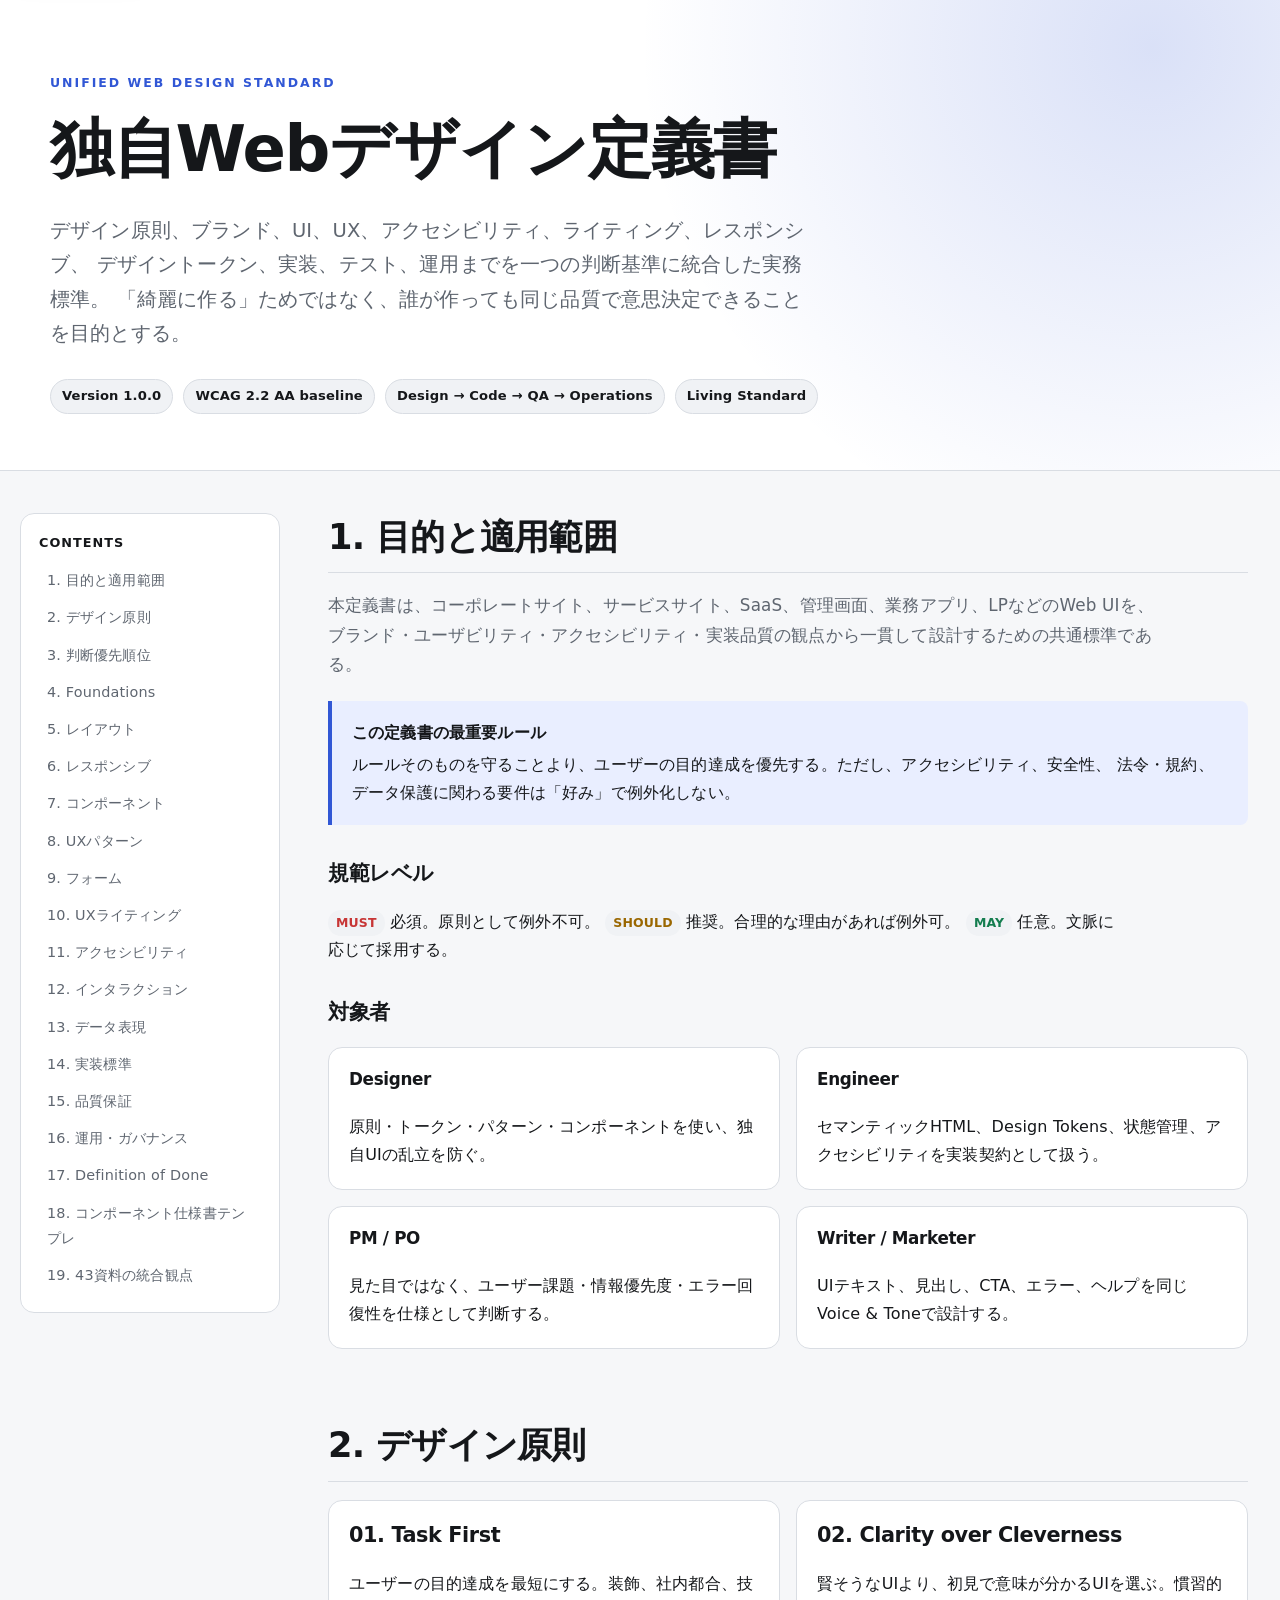
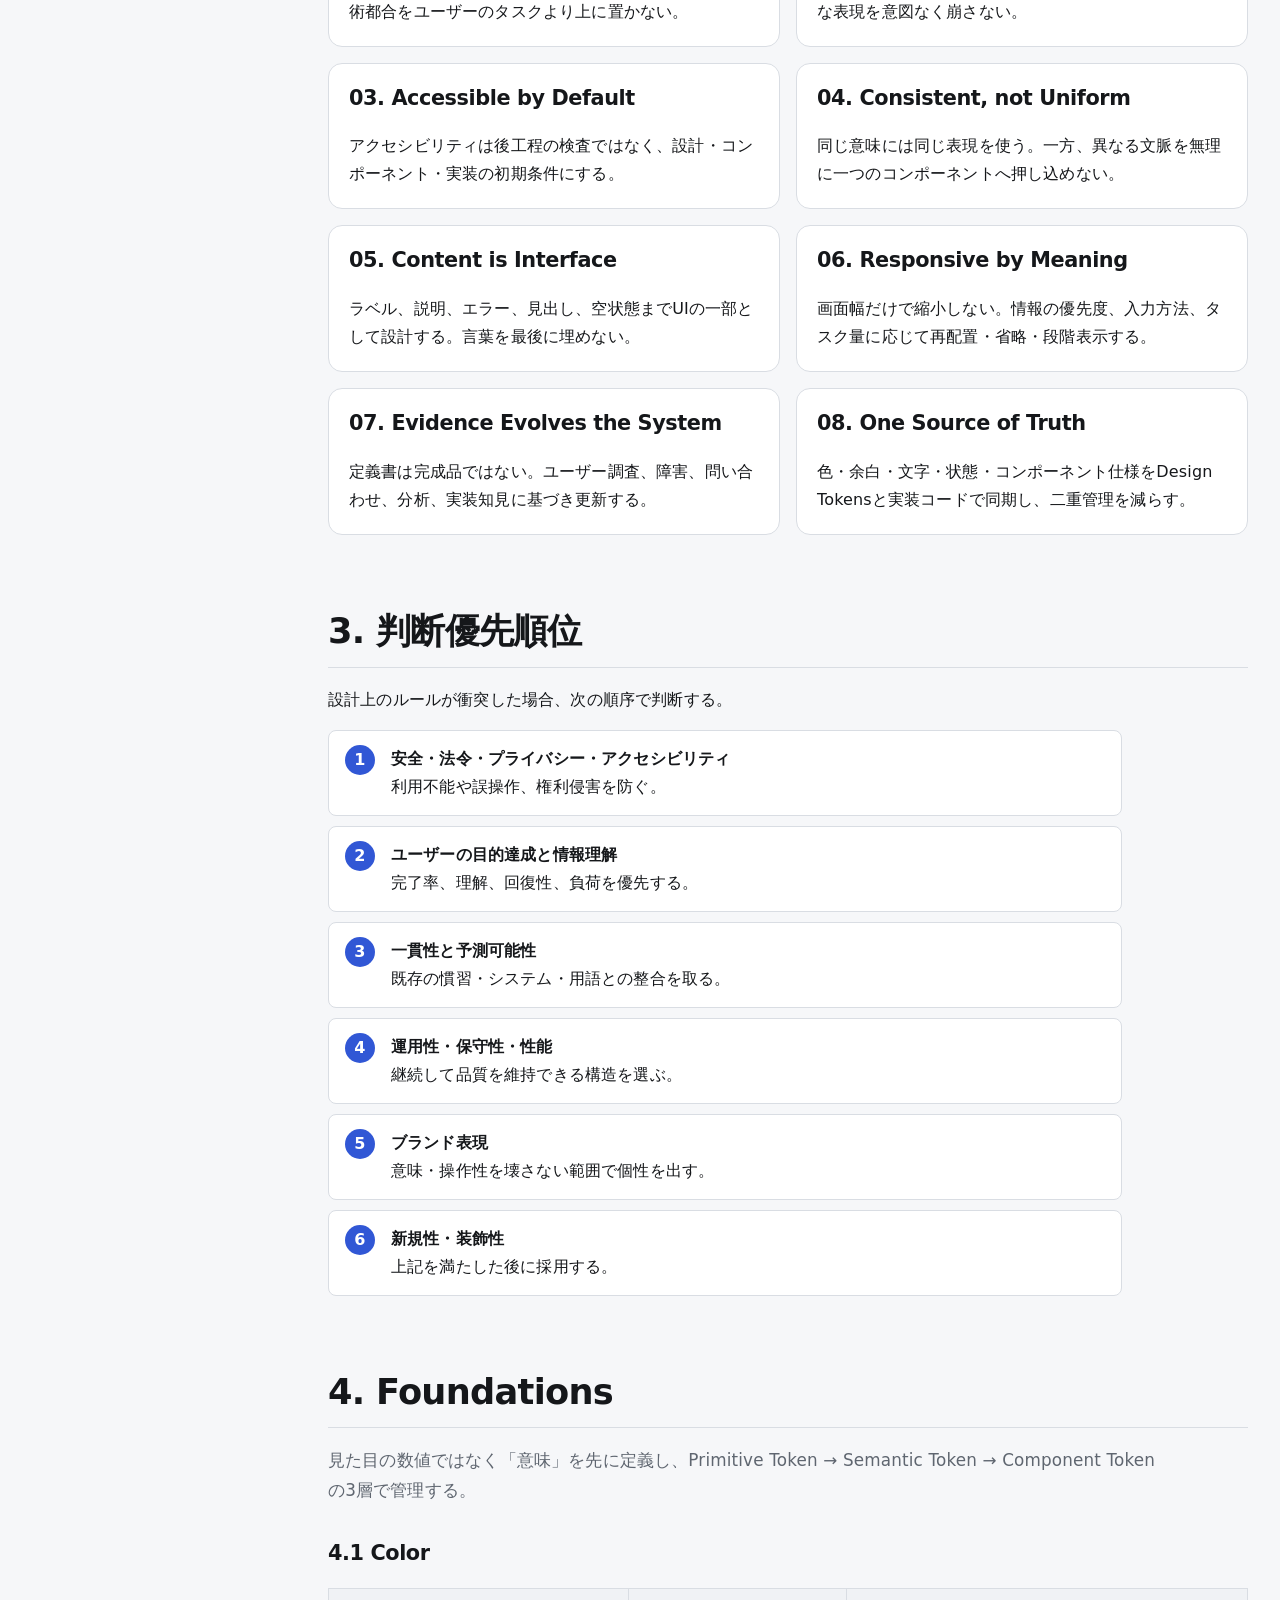
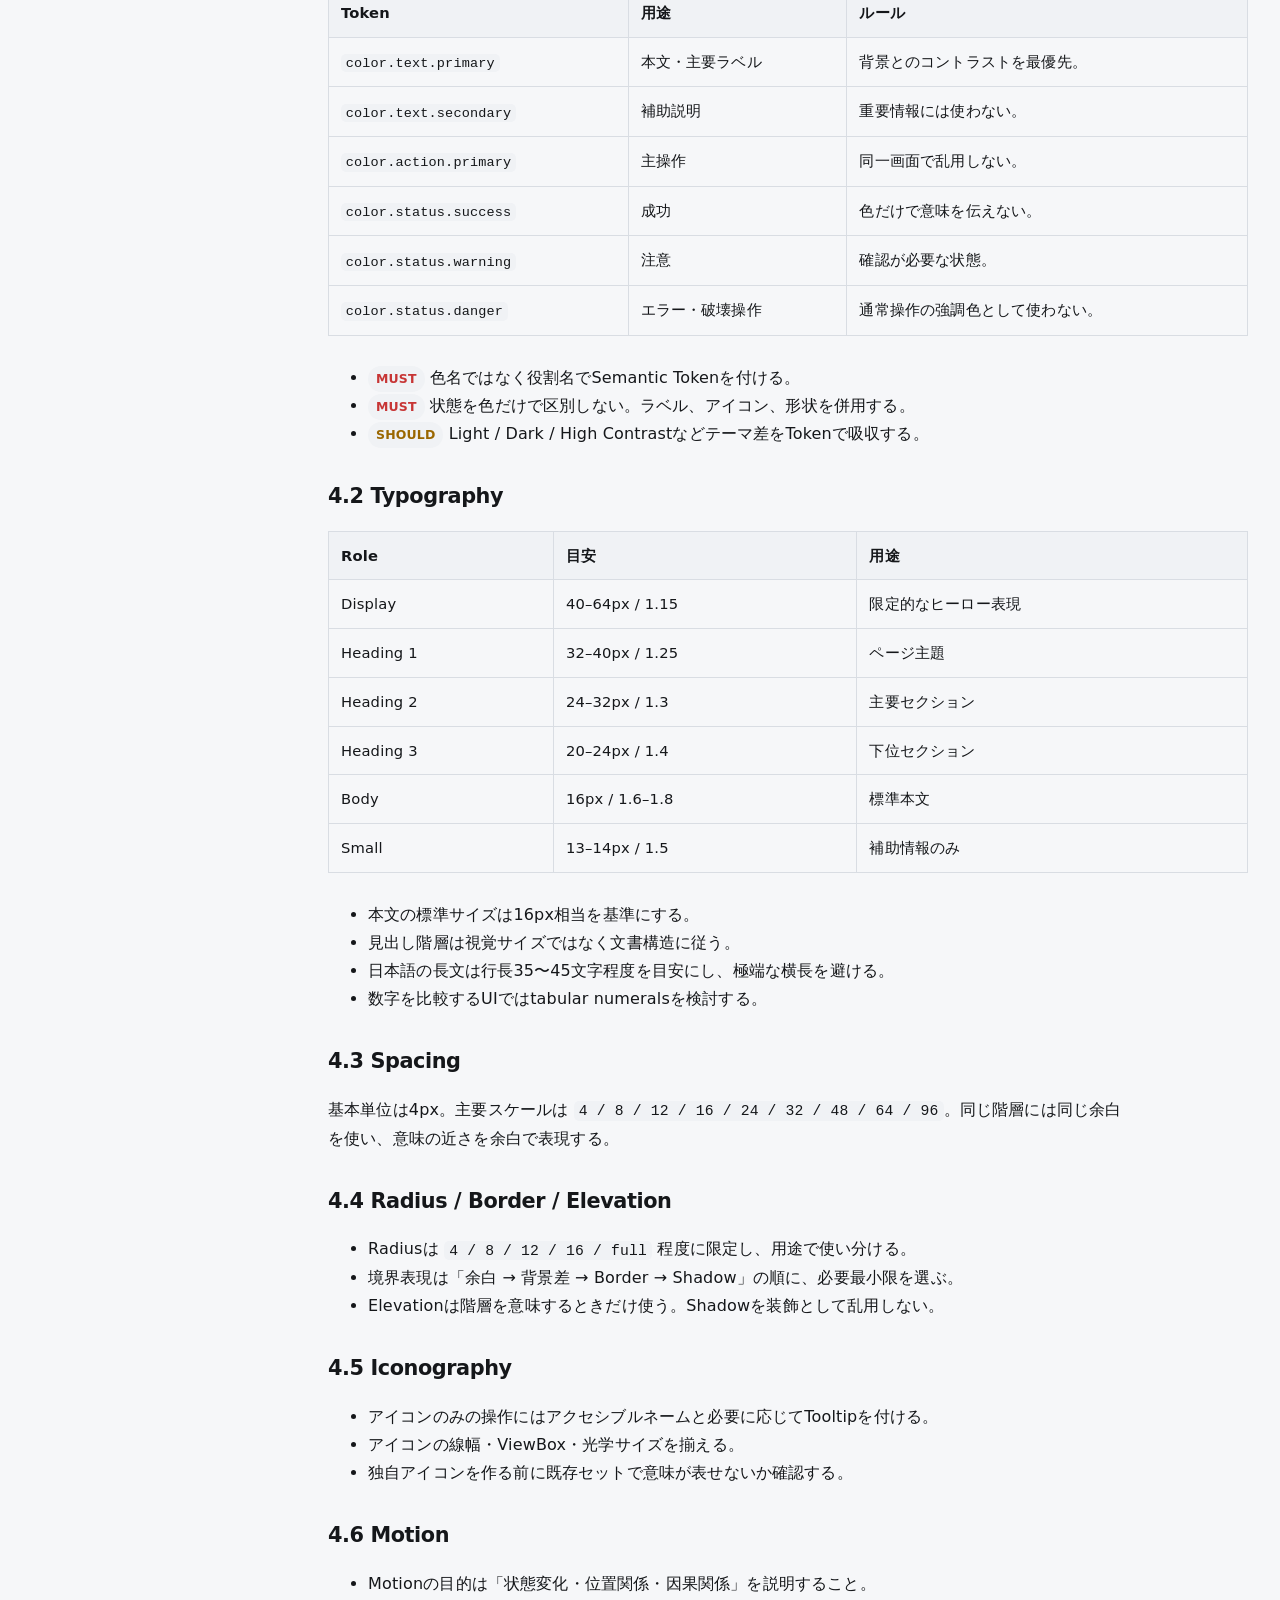
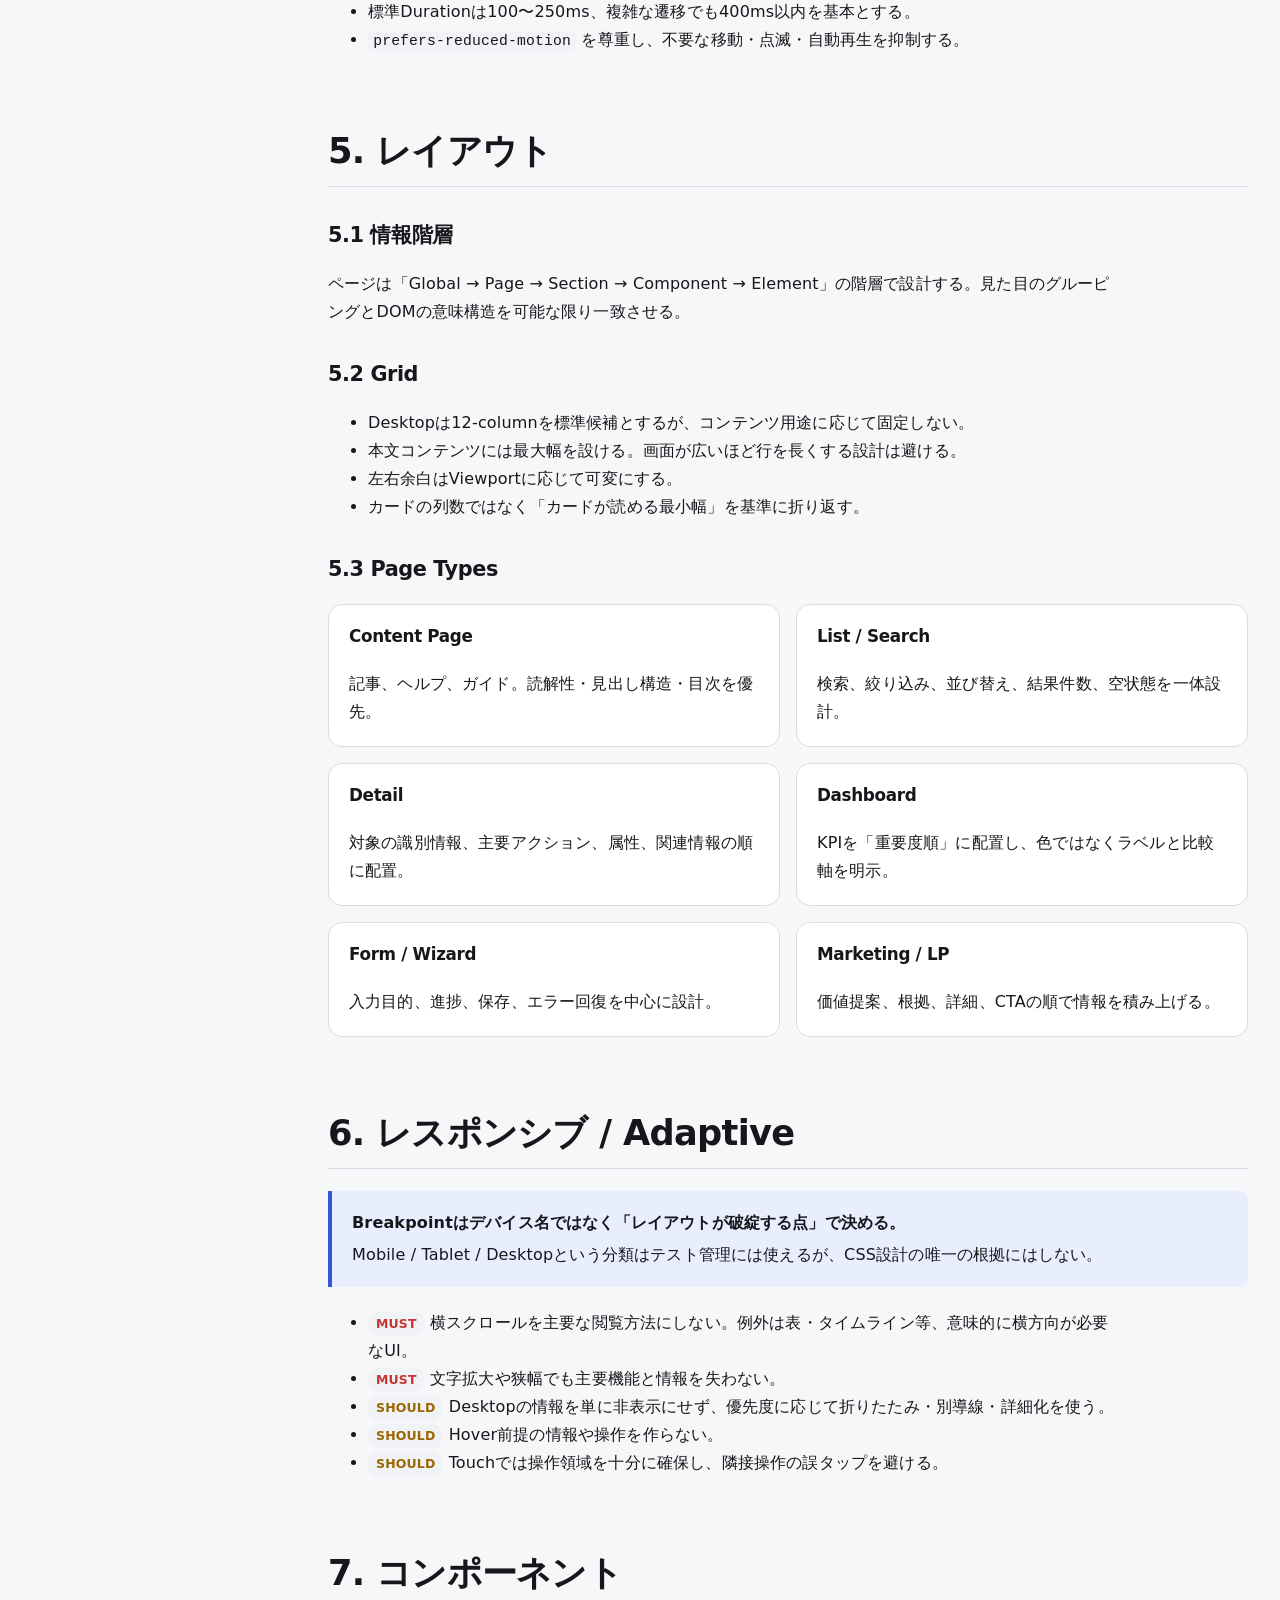
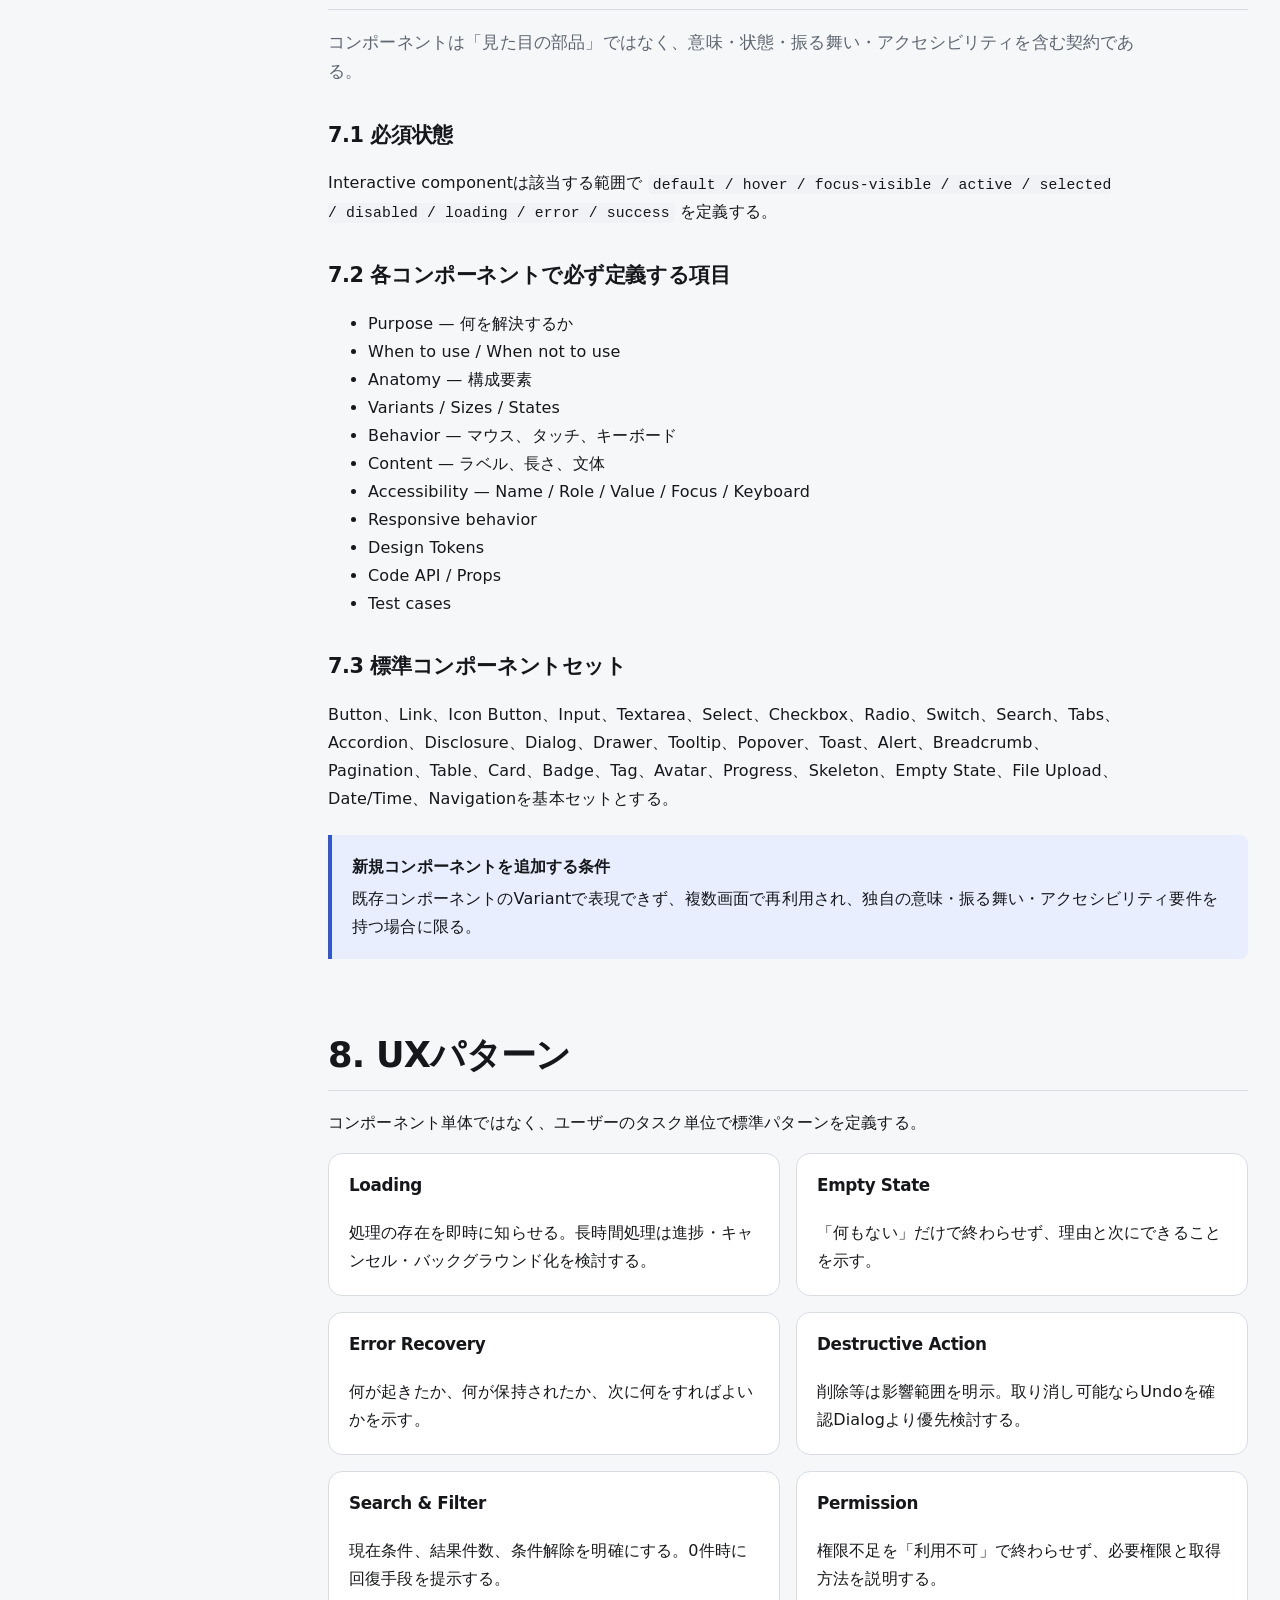
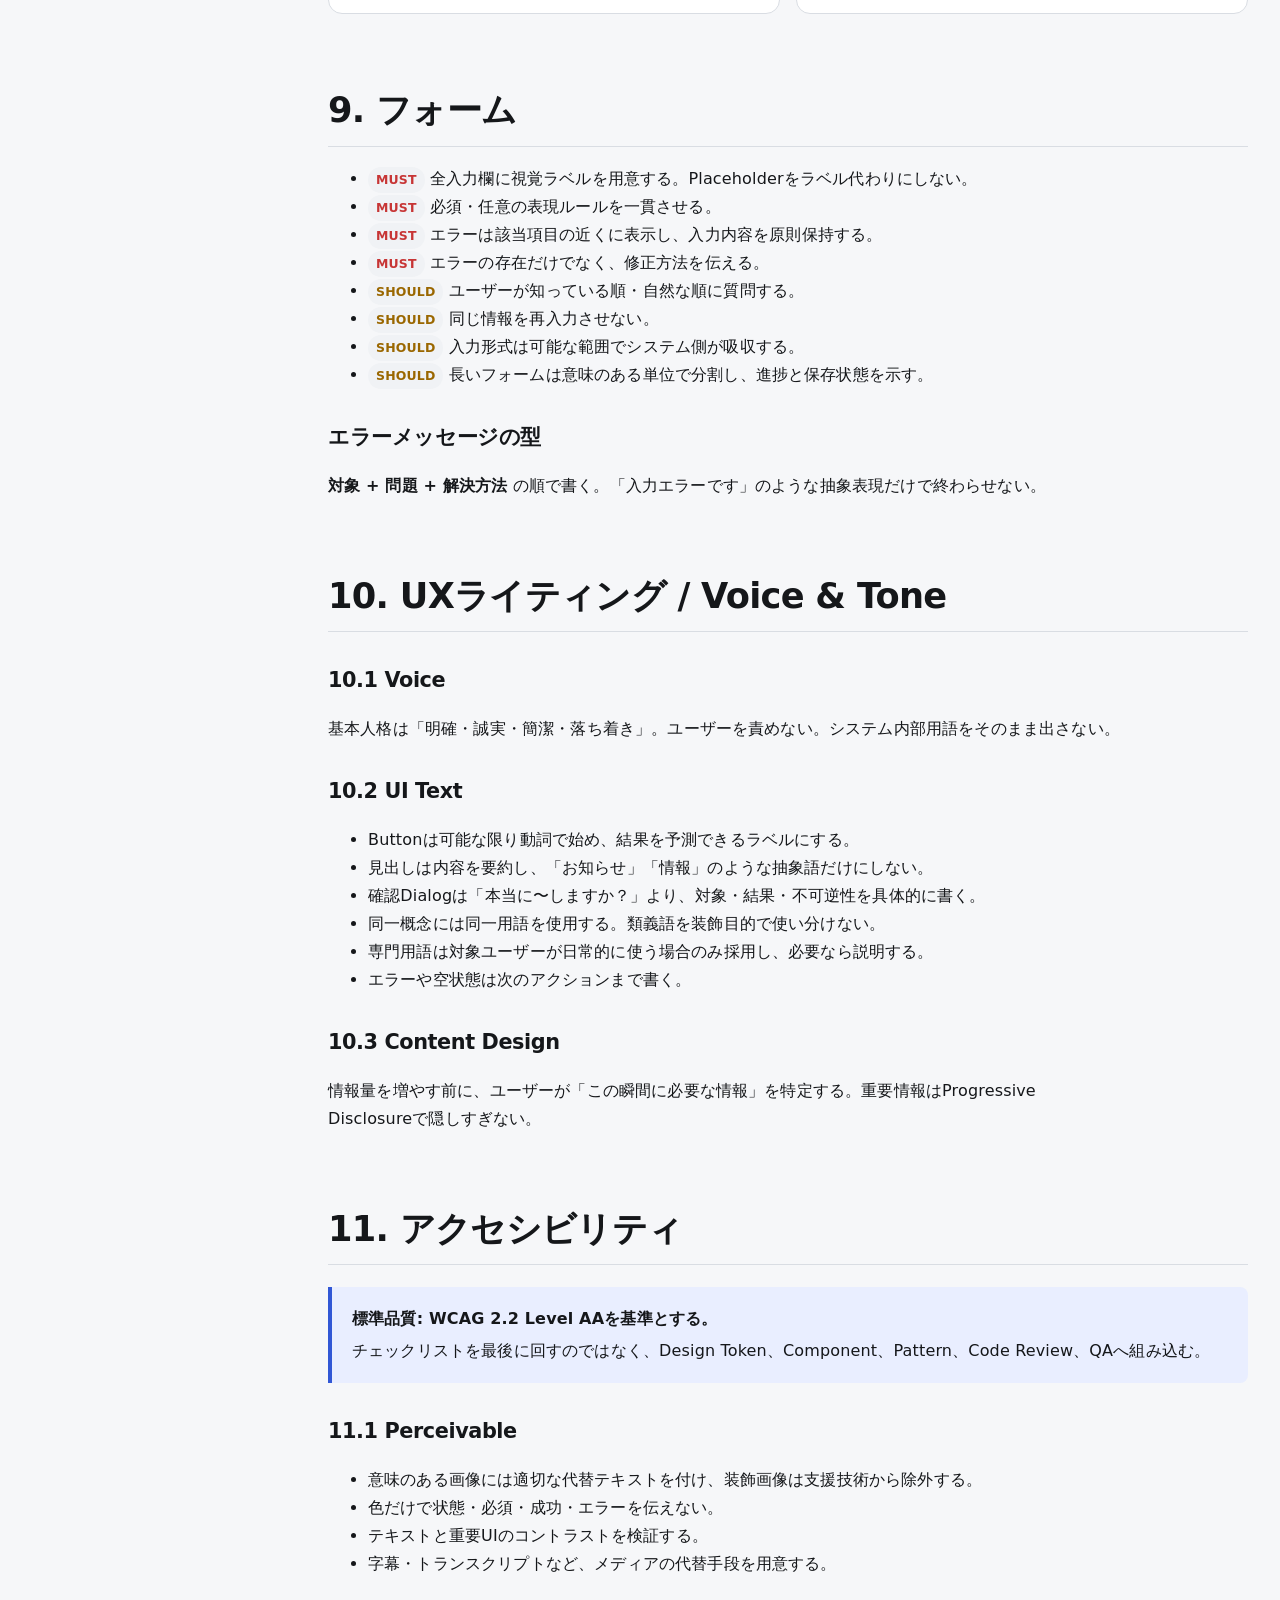
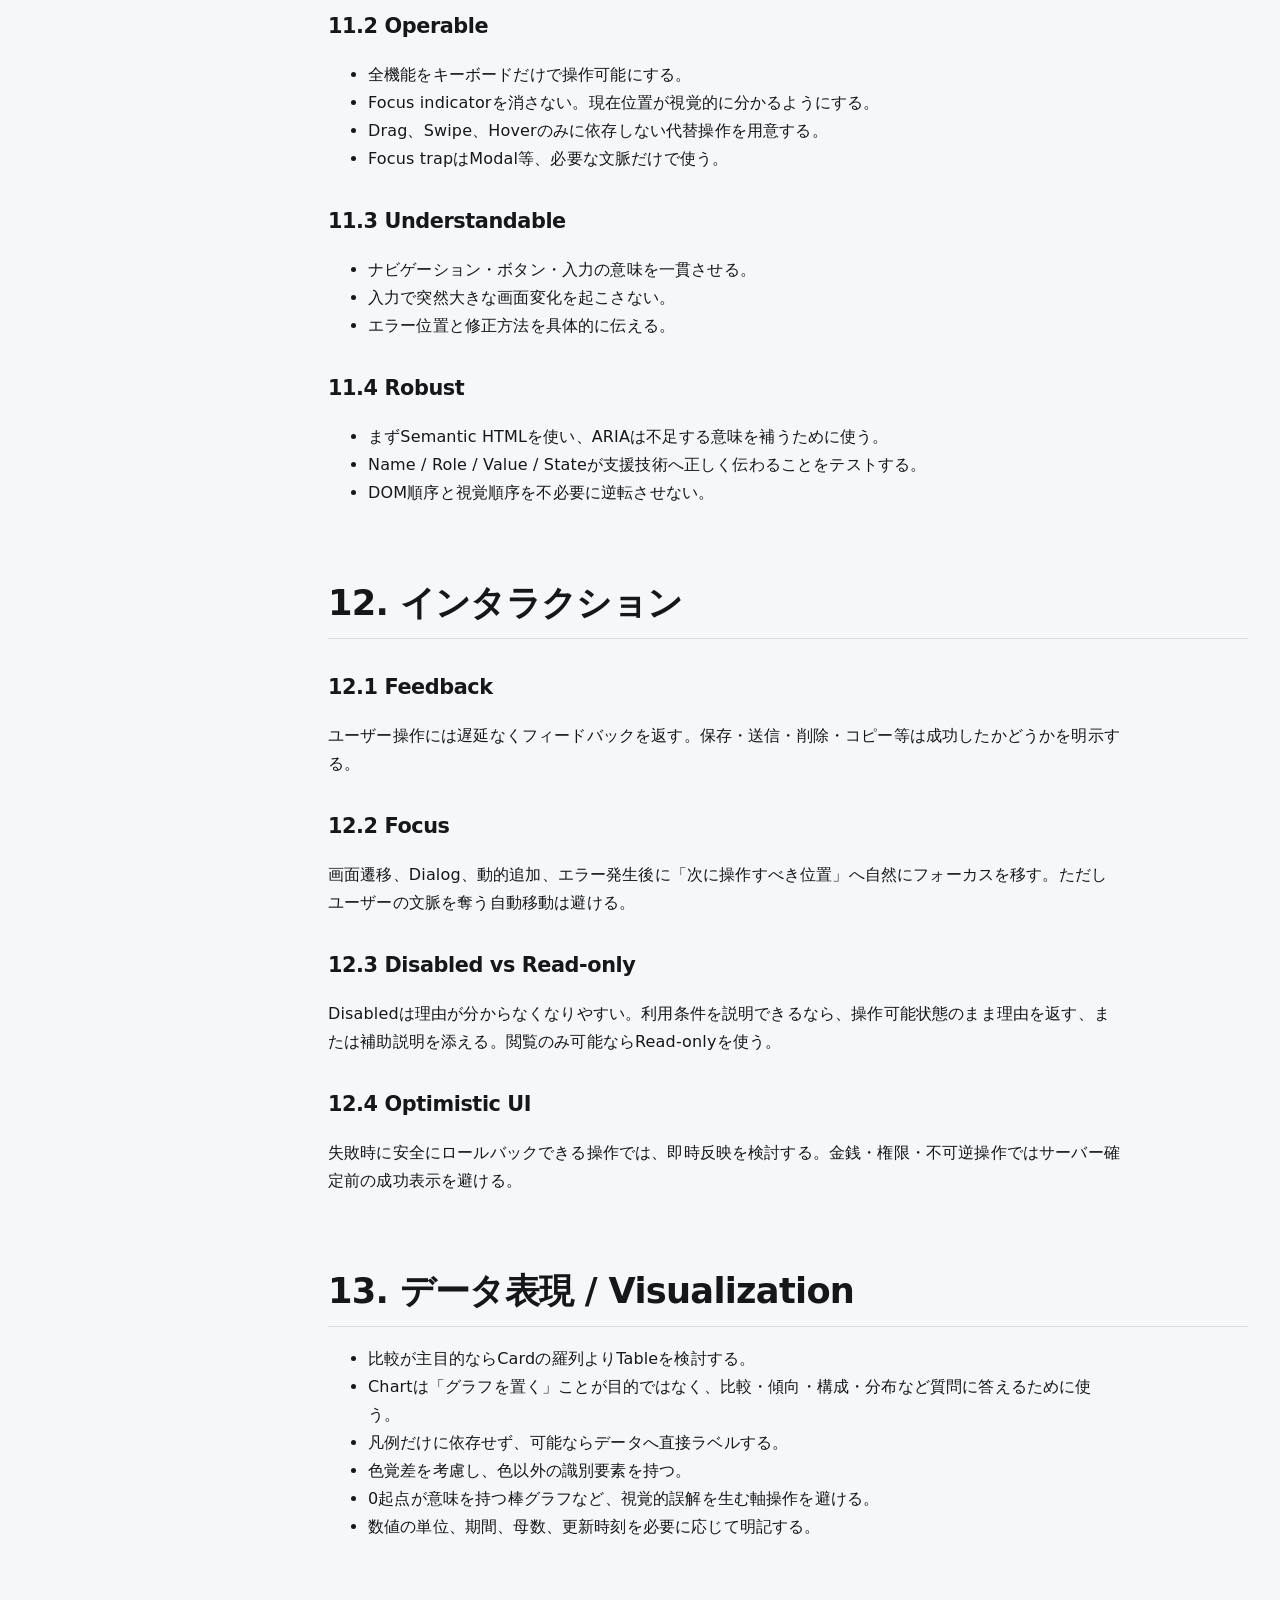
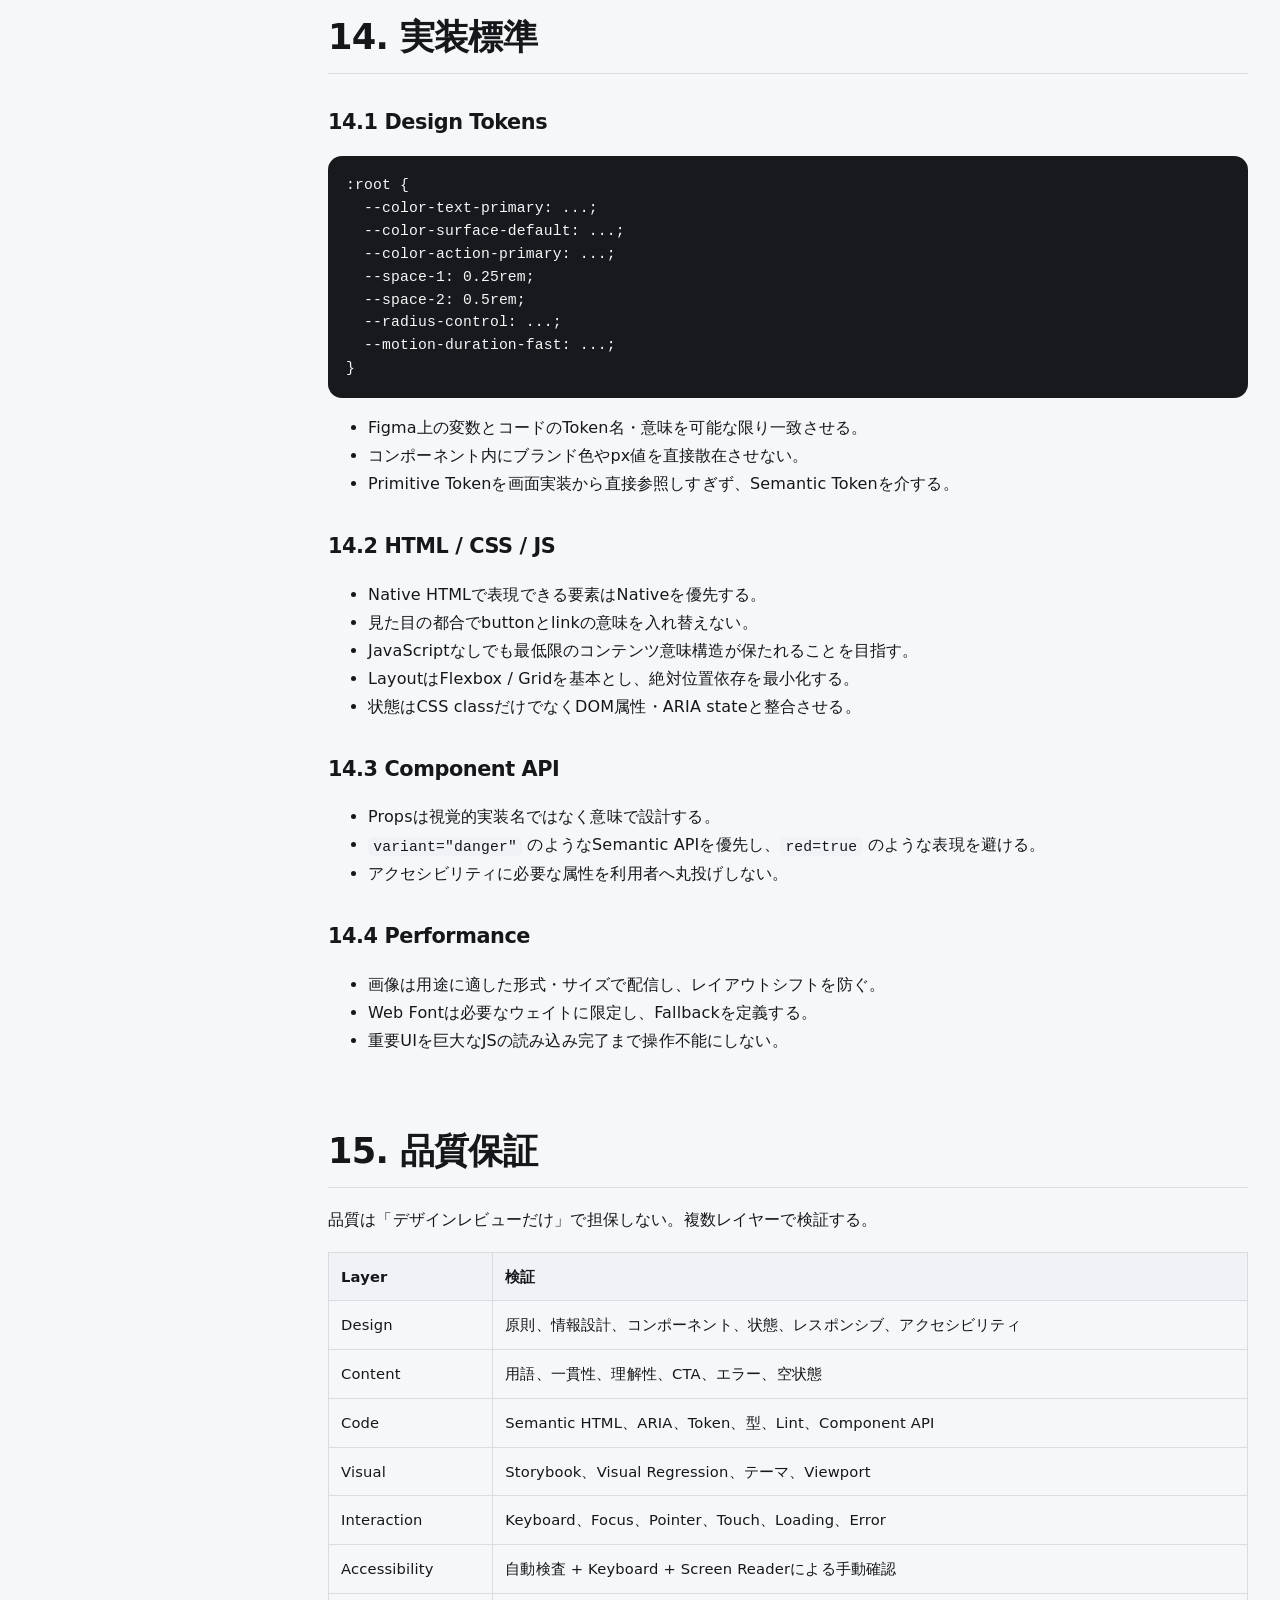
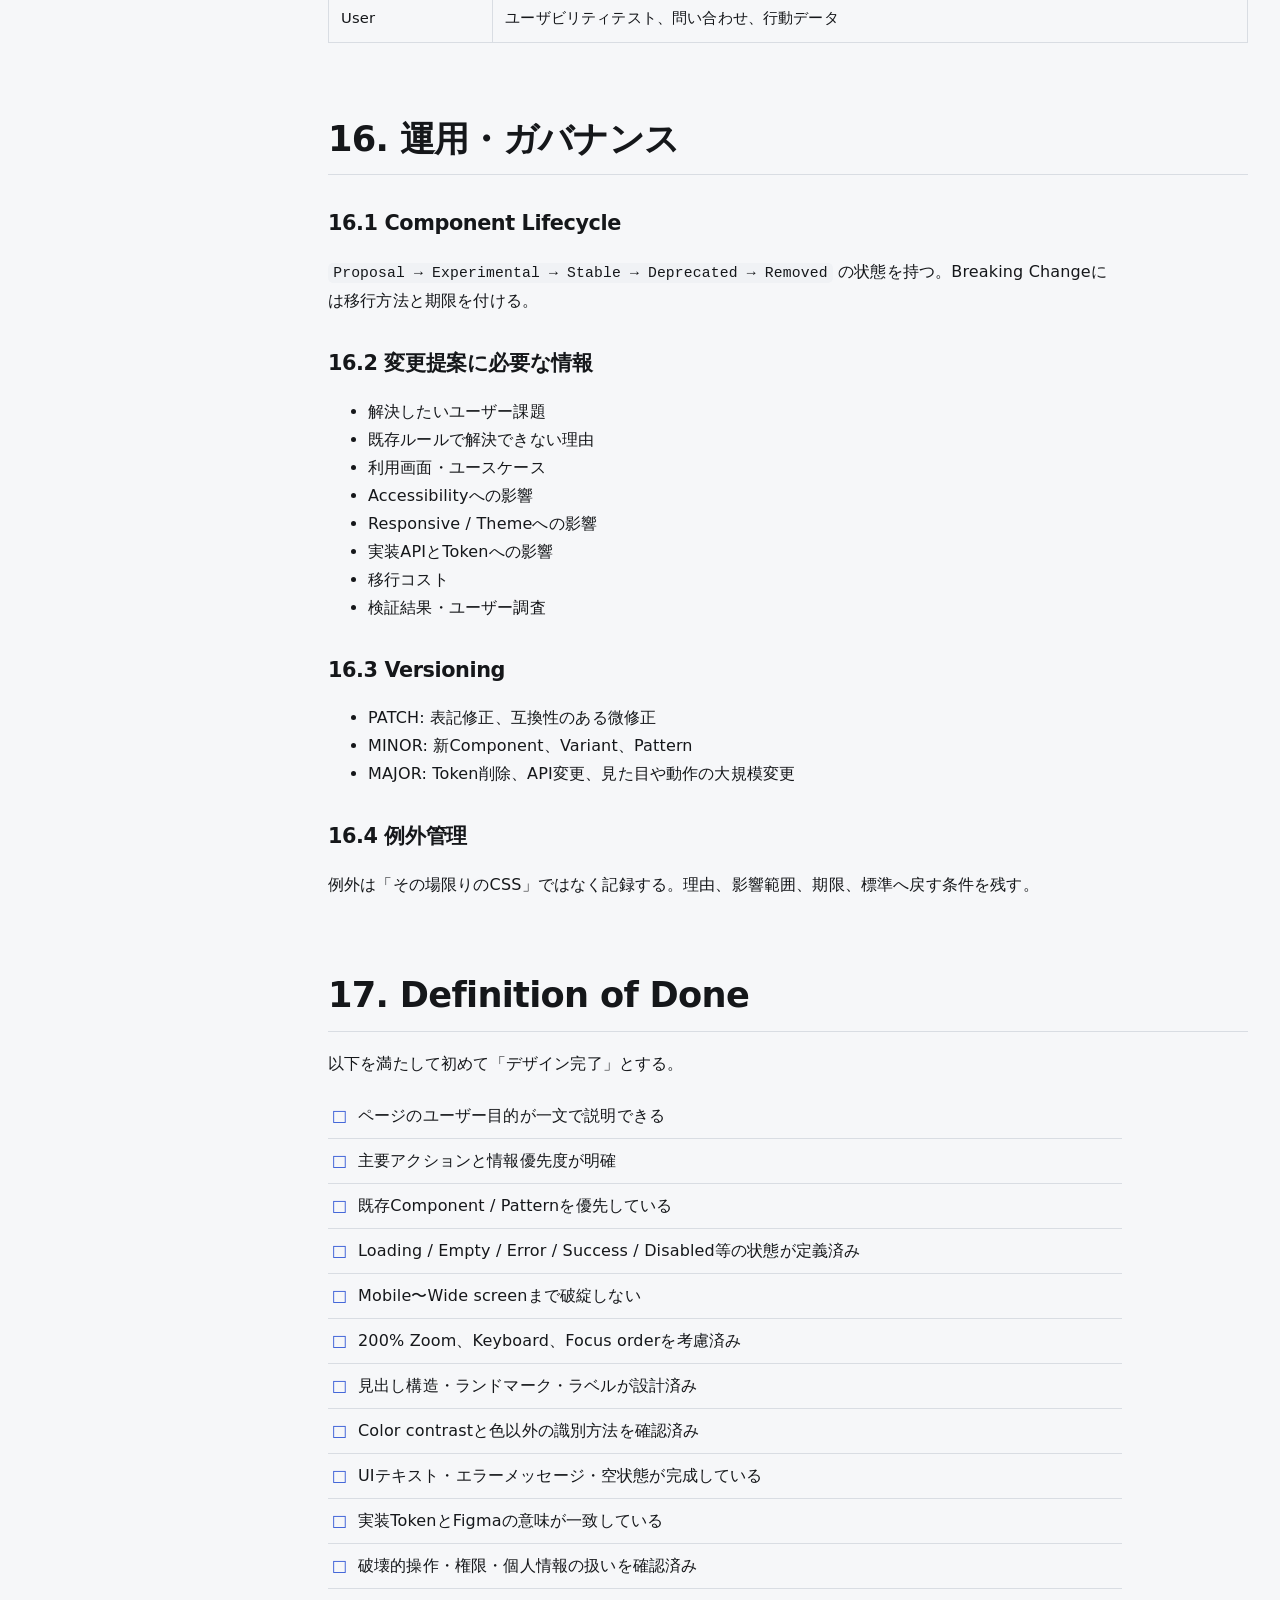
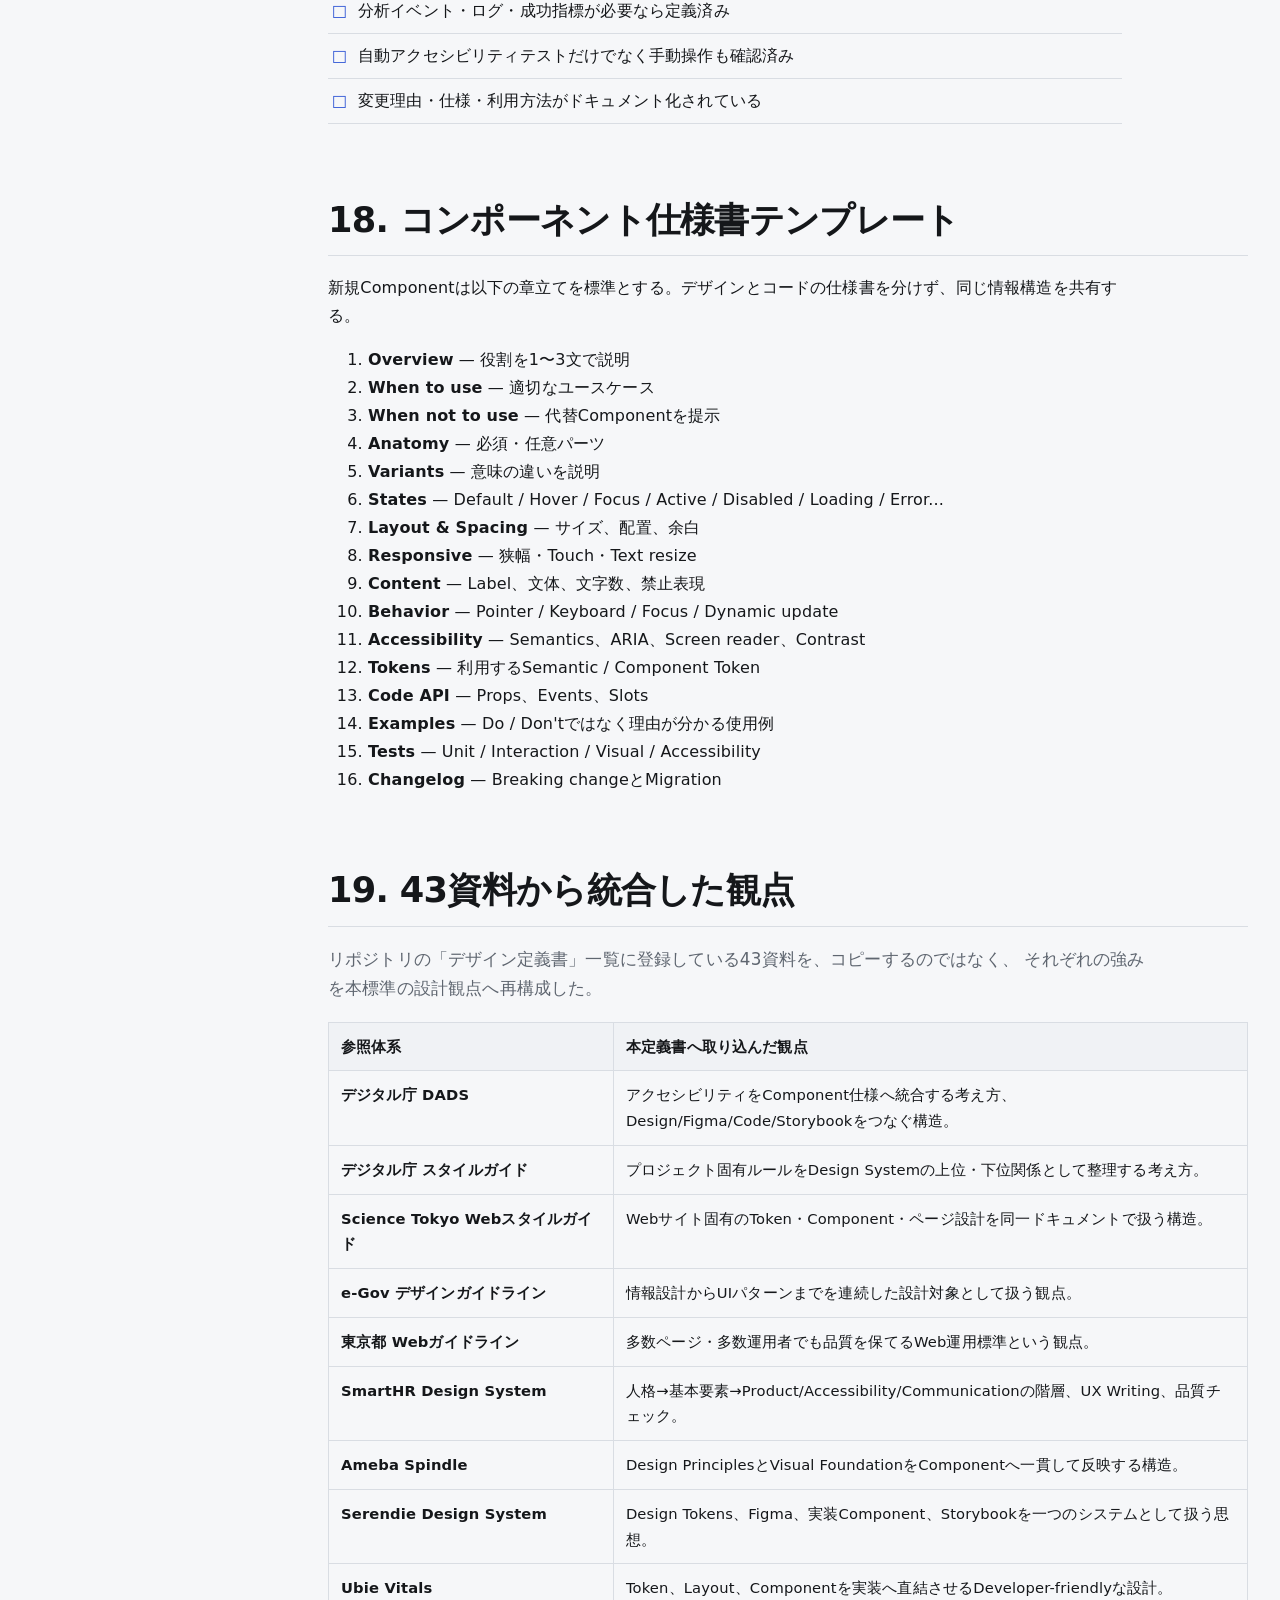
==== design-guideline.html @ e42d2d76 "Add unified web design standard" ====
<!doctype html>
<html lang="ja">
<head>
  <meta charset="utf-8">
  <meta name="viewport" content="width=device-width, initial-scale=1">
  <meta name="description" content="国内外の公開デザインシステム・Webガイドラインの長所を統合した、実装可能な独自Webデザイン定義書。">
  <title>Unified Web Design Standard — 独自Webデザイン定義書</title>
  <link rel="icon" type="image/png" href="favicon.png">
  <link rel="stylesheet" href="design-guideline.css">
</head>
<body>
  <a class="skip-link" href="#main">本文へスキップ</a>

  <header class="hero">
    <div class="hero-inner">
      <p class="kicker">Unified Web Design Standard</p>
      <h1>独自Webデザイン定義書</h1>
      <p class="hero-lead">
        デザイン原則、ブランド、UI、UX、アクセシビリティ、ライティング、レスポンシブ、
        デザイントークン、実装、テスト、運用までを一つの判断基準に統合した実務標準。
        「綺麗に作る」ためではなく、誰が作っても同じ品質で意思決定できることを目的とする。
      </p>
      <div class="hero-meta">
        <span class="pill">Version 1.0.0</span>
        <span class="pill">WCAG 2.2 AA baseline</span>
        <span class="pill">Design → Code → QA → Operations</span>
        <span class="pill">Living Standard</span>
      </div>
    </div>
  </header>

  <div class="layout">
    <nav class="toc" aria-label="ページ内目次">
      <strong>Contents</strong>
      <div class="toc-list">
        <a href="#purpose">1. 目的と適用範囲</a>
        <a href="#principles">2. デザイン原則</a>
        <a href="#decision">3. 判断優先順位</a>
        <a href="#foundation">4. Foundations</a>
        <a href="#layout">5. レイアウト</a>
        <a href="#responsive">6. レスポンシブ</a>
        <a href="#components">7. コンポーネント</a>
        <a href="#patterns">8. UXパターン</a>
        <a href="#forms">9. フォーム</a>
        <a href="#content">10. UXライティング</a>
        <a href="#accessibility">11. アクセシビリティ</a>
        <a href="#interaction">12. インタラクション</a>
        <a href="#data">13. データ表現</a>
        <a href="#implementation">14. 実装標準</a>
        <a href="#quality">15. 品質保証</a>
        <a href="#governance">16. 運用・ガバナンス</a>
        <a href="#definition-of-done">17. Definition of Done</a>
        <a href="#component-template">18. コンポーネント仕様書テンプレ</a>
        <a href="#source-matrix">19. 43資料の統合観点</a>
      </div>
    </nav>

    <main id="main">
      <section id="purpose">
        <h2>1. 目的と適用範囲</h2>
        <p class="lead">
          本定義書は、コーポレートサイト、サービスサイト、SaaS、管理画面、業務アプリ、LPなどのWeb UIを、
          ブランド・ユーザビリティ・アクセシビリティ・実装品質の観点から一貫して設計するための共通標準である。
        </p>

        <div class="rule">
          <strong>この定義書の最重要ルール</strong>
          ルールそのものを守ることより、ユーザーの目的達成を優先する。ただし、アクセシビリティ、安全性、
          法令・規約、データ保護に関わる要件は「好み」で例外化しない。
        </div>

        <h3>規範レベル</h3>
        <p>
          <span class="status must">MUST</span> 必須。原則として例外不可。
          <span class="status should">SHOULD</span> 推奨。合理的な理由があれば例外可。
          <span class="status may">MAY</span> 任意。文脈に応じて採用する。
        </p>

        <h3>対象者</h3>
        <div class="grid">
          <div class="card"><h4>Designer</h4><p>原則・トークン・パターン・コンポーネントを使い、独自UIの乱立を防ぐ。</p></div>
          <div class="card"><h4>Engineer</h4><p>セマンティックHTML、Design Tokens、状態管理、アクセシビリティを実装契約として扱う。</p></div>
          <div class="card"><h4>PM / PO</h4><p>見た目ではなく、ユーザー課題・情報優先度・エラー回復性を仕様として判断する。</p></div>
          <div class="card"><h4>Writer / Marketer</h4><p>UIテキスト、見出し、CTA、エラー、ヘルプを同じVoice & Toneで設計する。</p></div>
        </div>
      </section>

      <section id="principles">
        <h2>2. デザイン原則</h2>
        <div class="grid">
          <article class="card">
            <h3>01. Task First</h3>
            <p>ユーザーの目的達成を最短にする。装飾、社内都合、技術都合をユーザーのタスクより上に置かない。</p>
          </article>
          <article class="card">
            <h3>02. Clarity over Cleverness</h3>
            <p>賢そうなUIより、初見で意味が分かるUIを選ぶ。慣習的な表現を意図なく崩さない。</p>
          </article>
          <article class="card">
            <h3>03. Accessible by Default</h3>
            <p>アクセシビリティは後工程の検査ではなく、設計・コンポーネント・実装の初期条件にする。</p>
          </article>
          <article class="card">
            <h3>04. Consistent, not Uniform</h3>
            <p>同じ意味には同じ表現を使う。一方、異なる文脈を無理に一つのコンポーネントへ押し込めない。</p>
          </article>
          <article class="card">
            <h3>05. Content is Interface</h3>
            <p>ラベル、説明、エラー、見出し、空状態までUIの一部として設計する。言葉を最後に埋めない。</p>
          </article>
          <article class="card">
            <h3>06. Responsive by Meaning</h3>
            <p>画面幅だけで縮小しない。情報の優先度、入力方法、タスク量に応じて再配置・省略・段階表示する。</p>
          </article>
          <article class="card">
            <h3>07. Evidence Evolves the System</h3>
            <p>定義書は完成品ではない。ユーザー調査、障害、問い合わせ、分析、実装知見に基づき更新する。</p>
          </article>
          <article class="card">
            <h3>08. One Source of Truth</h3>
            <p>色・余白・文字・状態・コンポーネント仕様をDesign Tokensと実装コードで同期し、二重管理を減らす。</p>
          </article>
        </div>
      </section>

      <section id="decision">
        <h2>3. 判断優先順位</h2>
        <p>設計上のルールが衝突した場合、次の順序で判断する。</p>
        <ol class="priority">
          <li><div><strong>安全・法令・プライバシー・アクセシビリティ</strong><br>利用不能や誤操作、権利侵害を防ぐ。</div></li>
          <li><div><strong>ユーザーの目的達成と情報理解</strong><br>完了率、理解、回復性、負荷を優先する。</div></li>
          <li><div><strong>一貫性と予測可能性</strong><br>既存の慣習・システム・用語との整合を取る。</div></li>
          <li><div><strong>運用性・保守性・性能</strong><br>継続して品質を維持できる構造を選ぶ。</div></li>
          <li><div><strong>ブランド表現</strong><br>意味・操作性を壊さない範囲で個性を出す。</div></li>
          <li><div><strong>新規性・装飾性</strong><br>上記を満たした後に採用する。</div></li>
        </ol>
      </section>

      <section id="foundation">
        <h2>4. Foundations</h2>
        <p class="lead">見た目の数値ではなく「意味」を先に定義し、Primitive Token → Semantic Token → Component Tokenの3層で管理する。</p>

        <h3>4.1 Color</h3>
        <table>
          <thead><tr><th>Token</th><th>用途</th><th>ルール</th></tr></thead>
          <tbody>
            <tr><td><code>color.text.primary</code></td><td>本文・主要ラベル</td><td>背景とのコントラストを最優先。</td></tr>
            <tr><td><code>color.text.secondary</code></td><td>補助説明</td><td>重要情報には使わない。</td></tr>
            <tr><td><code>color.action.primary</code></td><td>主操作</td><td>同一画面で乱用しない。</td></tr>
            <tr><td><code>color.status.success</code></td><td>成功</td><td>色だけで意味を伝えない。</td></tr>
            <tr><td><code>color.status.warning</code></td><td>注意</td><td>確認が必要な状態。</td></tr>
            <tr><td><code>color.status.danger</code></td><td>エラー・破壊操作</td><td>通常操作の強調色として使わない。</td></tr>
          </tbody>
        </table>
        <ul>
          <li><span class="status must">MUST</span> 色名ではなく役割名でSemantic Tokenを付ける。</li>
          <li><span class="status must">MUST</span> 状態を色だけで区別しない。ラベル、アイコン、形状を併用する。</li>
          <li><span class="status should">SHOULD</span> Light / Dark / High Contrastなどテーマ差をTokenで吸収する。</li>
        </ul>

        <h3>4.2 Typography</h3>
        <table>
          <thead><tr><th>Role</th><th>目安</th><th>用途</th></tr></thead>
          <tbody>
            <tr><td>Display</td><td>40–64px / 1.15</td><td>限定的なヒーロー表現</td></tr>
            <tr><td>Heading 1</td><td>32–40px / 1.25</td><td>ページ主題</td></tr>
            <tr><td>Heading 2</td><td>24–32px / 1.3</td><td>主要セクション</td></tr>
            <tr><td>Heading 3</td><td>20–24px / 1.4</td><td>下位セクション</td></tr>
            <tr><td>Body</td><td>16px / 1.6–1.8</td><td>標準本文</td></tr>
            <tr><td>Small</td><td>13–14px / 1.5</td><td>補助情報のみ</td></tr>
          </tbody>
        </table>
        <ul>
          <li>本文の標準サイズは16px相当を基準にする。</li>
          <li>見出し階層は視覚サイズではなく文書構造に従う。</li>
          <li>日本語の長文は行長35〜45文字程度を目安にし、極端な横長を避ける。</li>
          <li>数字を比較するUIではtabular numeralsを検討する。</li>
        </ul>

        <h3>4.3 Spacing</h3>
        <p>基本単位は4px。主要スケールは <code>4 / 8 / 12 / 16 / 24 / 32 / 48 / 64 / 96</code>。同じ階層には同じ余白を使い、意味の近さを余白で表現する。</p>

        <h3>4.4 Radius / Border / Elevation</h3>
        <ul>
          <li>Radiusは <code>4 / 8 / 12 / 16 / full</code> 程度に限定し、用途で使い分ける。</li>
          <li>境界表現は「余白 → 背景差 → Border → Shadow」の順に、必要最小限を選ぶ。</li>
          <li>Elevationは階層を意味するときだけ使う。Shadowを装飾として乱用しない。</li>
        </ul>

        <h3>4.5 Iconography</h3>
        <ul>
          <li>アイコンのみの操作にはアクセシブルネームと必要に応じてTooltipを付ける。</li>
          <li>アイコンの線幅・ViewBox・光学サイズを揃える。</li>
          <li>独自アイコンを作る前に既存セットで意味が表せないか確認する。</li>
        </ul>

        <h3>4.6 Motion</h3>
        <ul>
          <li>Motionの目的は「状態変化・位置関係・因果関係」を説明すること。</li>
          <li>標準Durationは100〜250ms、複雑な遷移でも400ms以内を基本とする。</li>
          <li><code>prefers-reduced-motion</code> を尊重し、不要な移動・点滅・自動再生を抑制する。</li>
        </ul>
      </section>

      <section id="layout">
        <h2>5. レイアウト</h2>
        <h3>5.1 情報階層</h3>
        <p>ページは「Global → Page → Section → Component → Element」の階層で設計する。見た目のグルーピングとDOMの意味構造を可能な限り一致させる。</p>

        <h3>5.2 Grid</h3>
        <ul>
          <li>Desktopは12-columnを標準候補とするが、コンテンツ用途に応じて固定しない。</li>
          <li>本文コンテンツには最大幅を設ける。画面が広いほど行を長くする設計は避ける。</li>
          <li>左右余白はViewportに応じて可変にする。</li>
          <li>カードの列数ではなく「カードが読める最小幅」を基準に折り返す。</li>
        </ul>

        <h3>5.3 Page Types</h3>
        <div class="grid">
          <div class="card"><h4>Content Page</h4><p>記事、ヘルプ、ガイド。読解性・見出し構造・目次を優先。</p></div>
          <div class="card"><h4>List / Search</h4><p>検索、絞り込み、並び替え、結果件数、空状態を一体設計。</p></div>
          <div class="card"><h4>Detail</h4><p>対象の識別情報、主要アクション、属性、関連情報の順に配置。</p></div>
          <div class="card"><h4>Dashboard</h4><p>KPIを「重要度順」に配置し、色ではなくラベルと比較軸を明示。</p></div>
          <div class="card"><h4>Form / Wizard</h4><p>入力目的、進捗、保存、エラー回復を中心に設計。</p></div>
          <div class="card"><h4>Marketing / LP</h4><p>価値提案、根拠、詳細、CTAの順で情報を積み上げる。</p></div>
        </div>
      </section>

      <section id="responsive">
        <h2>6. レスポンシブ / Adaptive</h2>
        <div class="rule">
          <strong>Breakpointはデバイス名ではなく「レイアウトが破綻する点」で決める。</strong>
          Mobile / Tablet / Desktopという分類はテスト管理には使えるが、CSS設計の唯一の根拠にはしない。
        </div>
        <ul>
          <li><span class="status must">MUST</span> 横スクロールを主要な閲覧方法にしない。例外は表・タイムライン等、意味的に横方向が必要なUI。</li>
          <li><span class="status must">MUST</span> 文字拡大や狭幅でも主要機能と情報を失わない。</li>
          <li><span class="status should">SHOULD</span> Desktopの情報を単に非表示にせず、優先度に応じて折りたたみ・別導線・詳細化を使う。</li>
          <li><span class="status should">SHOULD</span> Hover前提の情報や操作を作らない。</li>
          <li><span class="status should">SHOULD</span> Touchでは操作領域を十分に確保し、隣接操作の誤タップを避ける。</li>
        </ul>
      </section>

      <section id="components">
        <h2>7. コンポーネント</h2>
        <p class="lead">コンポーネントは「見た目の部品」ではなく、意味・状態・振る舞い・アクセシビリティを含む契約である。</p>

        <h3>7.1 必須状態</h3>
        <p>Interactive componentは該当する範囲で <code>default / hover / focus-visible / active / selected / disabled / loading / error / success</code> を定義する。</p>

        <h3>7.2 各コンポーネントで必ず定義する項目</h3>
        <ul>
          <li>Purpose — 何を解決するか</li>
          <li>When to use / When not to use</li>
          <li>Anatomy — 構成要素</li>
          <li>Variants / Sizes / States</li>
          <li>Behavior — マウス、タッチ、キーボード</li>
          <li>Content — ラベル、長さ、文体</li>
          <li>Accessibility — Name / Role / Value / Focus / Keyboard</li>
          <li>Responsive behavior</li>
          <li>Design Tokens</li>
          <li>Code API / Props</li>
          <li>Test cases</li>
        </ul>

        <h3>7.3 標準コンポーネントセット</h3>
        <p>Button、Link、Icon Button、Input、Textarea、Select、Checkbox、Radio、Switch、Search、Tabs、Accordion、Disclosure、Dialog、Drawer、Tooltip、Popover、Toast、Alert、Breadcrumb、Pagination、Table、Card、Badge、Tag、Avatar、Progress、Skeleton、Empty State、File Upload、Date/Time、Navigationを基本セットとする。</p>

        <div class="rule">
          <strong>新規コンポーネントを追加する条件</strong>
          既存コンポーネントのVariantで表現できず、複数画面で再利用され、独自の意味・振る舞い・アクセシビリティ要件を持つ場合に限る。
        </div>
      </section>

      <section id="patterns">
        <h2>8. UXパターン</h2>
        <p>コンポーネント単体ではなく、ユーザーのタスク単位で標準パターンを定義する。</p>
        <div class="grid">
          <div class="card"><h4>Loading</h4><p>処理の存在を即時に知らせる。長時間処理は進捗・キャンセル・バックグラウンド化を検討する。</p></div>
          <div class="card"><h4>Empty State</h4><p>「何もない」だけで終わらせず、理由と次にできることを示す。</p></div>
          <div class="card"><h4>Error Recovery</h4><p>何が起きたか、何が保持されたか、次に何をすればよいかを示す。</p></div>
          <div class="card"><h4>Destructive Action</h4><p>削除等は影響範囲を明示。取り消し可能ならUndoを確認Dialogより優先検討する。</p></div>
          <div class="card"><h4>Search & Filter</h4><p>現在条件、結果件数、条件解除を明確にする。0件時に回復手段を提示する。</p></div>
          <div class="card"><h4>Permission</h4><p>権限不足を「利用不可」で終わらせず、必要権限と取得方法を説明する。</p></div>
        </div>
      </section>

      <section id="forms">
        <h2>9. フォーム</h2>
        <ul>
          <li><span class="status must">MUST</span> 全入力欄に視覚ラベルを用意する。Placeholderをラベル代わりにしない。</li>
          <li><span class="status must">MUST</span> 必須・任意の表現ルールを一貫させる。</li>
          <li><span class="status must">MUST</span> エラーは該当項目の近くに表示し、入力内容を原則保持する。</li>
          <li><span class="status must">MUST</span> エラーの存在だけでなく、修正方法を伝える。</li>
          <li><span class="status should">SHOULD</span> ユーザーが知っている順・自然な順に質問する。</li>
          <li><span class="status should">SHOULD</span> 同じ情報を再入力させない。</li>
          <li><span class="status should">SHOULD</span> 入力形式は可能な範囲でシステム側が吸収する。</li>
          <li><span class="status should">SHOULD</span> 長いフォームは意味のある単位で分割し、進捗と保存状態を示す。</li>
        </ul>

        <h3>エラーメッセージの型</h3>
        <p><strong>対象 + 問題 + 解決方法</strong> の順で書く。「入力エラーです」のような抽象表現だけで終わらせない。</p>
      </section>

      <section id="content">
        <h2>10. UXライティング / Voice & Tone</h2>
        <h3>10.1 Voice</h3>
        <p>基本人格は「明確・誠実・簡潔・落ち着き」。ユーザーを責めない。システム内部用語をそのまま出さない。</p>

        <h3>10.2 UI Text</h3>
        <ul>
          <li>Buttonは可能な限り動詞で始め、結果を予測できるラベルにする。</li>
          <li>見出しは内容を要約し、「お知らせ」「情報」のような抽象語だけにしない。</li>
          <li>確認Dialogは「本当に〜しますか？」より、対象・結果・不可逆性を具体的に書く。</li>
          <li>同一概念には同一用語を使用する。類義語を装飾目的で使い分けない。</li>
          <li>専門用語は対象ユーザーが日常的に使う場合のみ採用し、必要なら説明する。</li>
          <li>エラーや空状態は次のアクションまで書く。</li>
        </ul>

        <h3>10.3 Content Design</h3>
        <p>情報量を増やす前に、ユーザーが「この瞬間に必要な情報」を特定する。重要情報はProgressive Disclosureで隠しすぎない。</p>
      </section>

      <section id="accessibility">
        <h2>11. アクセシビリティ</h2>
        <div class="rule">
          <strong>標準品質: WCAG 2.2 Level AAを基準とする。</strong>
          チェックリストを最後に回すのではなく、Design Token、Component、Pattern、Code Review、QAへ組み込む。
        </div>

        <h3>11.1 Perceivable</h3>
        <ul>
          <li>意味のある画像には適切な代替テキストを付け、装飾画像は支援技術から除外する。</li>
          <li>色だけで状態・必須・成功・エラーを伝えない。</li>
          <li>テキストと重要UIのコントラストを検証する。</li>
          <li>字幕・トランスクリプトなど、メディアの代替手段を用意する。</li>
        </ul>

        <h3>11.2 Operable</h3>
        <ul>
          <li>全機能をキーボードだけで操作可能にする。</li>
          <li>Focus indicatorを消さない。現在位置が視覚的に分かるようにする。</li>
          <li>Drag、Swipe、Hoverのみに依存しない代替操作を用意する。</li>
          <li>Focus trapはModal等、必要な文脈だけで使う。</li>
        </ul>

        <h3>11.3 Understandable</h3>
        <ul>
          <li>ナビゲーション・ボタン・入力の意味を一貫させる。</li>
          <li>入力で突然大きな画面変化を起こさない。</li>
          <li>エラー位置と修正方法を具体的に伝える。</li>
        </ul>

        <h3>11.4 Robust</h3>
        <ul>
          <li>まずSemantic HTMLを使い、ARIAは不足する意味を補うために使う。</li>
          <li>Name / Role / Value / Stateが支援技術へ正しく伝わることをテストする。</li>
          <li>DOM順序と視覚順序を不必要に逆転させない。</li>
        </ul>
      </section>

      <section id="interaction">
        <h2>12. インタラクション</h2>
        <h3>12.1 Feedback</h3>
        <p>ユーザー操作には遅延なくフィードバックを返す。保存・送信・削除・コピー等は成功したかどうかを明示する。</p>

        <h3>12.2 Focus</h3>
        <p>画面遷移、Dialog、動的追加、エラー発生後に「次に操作すべき位置」へ自然にフォーカスを移す。ただしユーザーの文脈を奪う自動移動は避ける。</p>

        <h3>12.3 Disabled vs Read-only</h3>
        <p>Disabledは理由が分からなくなりやすい。利用条件を説明できるなら、操作可能状態のまま理由を返す、または補助説明を添える。閲覧のみ可能ならRead-onlyを使う。</p>

        <h3>12.4 Optimistic UI</h3>
        <p>失敗時に安全にロールバックできる操作では、即時反映を検討する。金銭・権限・不可逆操作ではサーバー確定前の成功表示を避ける。</p>
      </section>

      <section id="data">
        <h2>13. データ表現 / Visualization</h2>
        <ul>
          <li>比較が主目的ならCardの羅列よりTableを検討する。</li>
          <li>Chartは「グラフを置く」ことが目的ではなく、比較・傾向・構成・分布など質問に答えるために使う。</li>
          <li>凡例だけに依存せず、可能ならデータへ直接ラベルする。</li>
          <li>色覚差を考慮し、色以外の識別要素を持つ。</li>
          <li>0起点が意味を持つ棒グラフなど、視覚的誤解を生む軸操作を避ける。</li>
          <li>数値の単位、期間、母数、更新時刻を必要に応じて明記する。</li>
        </ul>
      </section>

      <section id="implementation">
        <h2>14. 実装標準</h2>
        <h3>14.1 Design Tokens</h3>
        <pre><code>:root {
  --color-text-primary: ...;
  --color-surface-default: ...;
  --color-action-primary: ...;
  --space-1: 0.25rem;
  --space-2: 0.5rem;
  --radius-control: ...;
  --motion-duration-fast: ...;
}</code></pre>
        <ul>
          <li>Figma上の変数とコードのToken名・意味を可能な限り一致させる。</li>
          <li>コンポーネント内にブランド色やpx値を直接散在させない。</li>
          <li>Primitive Tokenを画面実装から直接参照しすぎず、Semantic Tokenを介する。</li>
        </ul>

        <h3>14.2 HTML / CSS / JS</h3>
        <ul>
          <li>Native HTMLで表現できる要素はNativeを優先する。</li>
          <li>見た目の都合でbuttonとlinkの意味を入れ替えない。</li>
          <li>JavaScriptなしでも最低限のコンテンツ意味構造が保たれることを目指す。</li>
          <li>LayoutはFlexbox / Gridを基本とし、絶対位置依存を最小化する。</li>
          <li>状態はCSS classだけでなくDOM属性・ARIA stateと整合させる。</li>
        </ul>

        <h3>14.3 Component API</h3>
        <ul>
          <li>Propsは視覚的実装名ではなく意味で設計する。</li>
          <li><code>variant="danger"</code> のようなSemantic APIを優先し、<code>red=true</code> のような表現を避ける。</li>
          <li>アクセシビリティに必要な属性を利用者へ丸投げしない。</li>
        </ul>

        <h3>14.4 Performance</h3>
        <ul>
          <li>画像は用途に適した形式・サイズで配信し、レイアウトシフトを防ぐ。</li>
          <li>Web Fontは必要なウェイトに限定し、Fallbackを定義する。</li>
          <li>重要UIを巨大なJSの読み込み完了まで操作不能にしない。</li>
        </ul>
      </section>

      <section id="quality">
        <h2>15. 品質保証</h2>
        <p>品質は「デザインレビューだけ」で担保しない。複数レイヤーで検証する。</p>
        <table>
          <thead><tr><th>Layer</th><th>検証</th></tr></thead>
          <tbody>
            <tr><td>Design</td><td>原則、情報設計、コンポーネント、状態、レスポンシブ、アクセシビリティ</td></tr>
            <tr><td>Content</td><td>用語、一貫性、理解性、CTA、エラー、空状態</td></tr>
            <tr><td>Code</td><td>Semantic HTML、ARIA、Token、型、Lint、Component API</td></tr>
            <tr><td>Visual</td><td>Storybook、Visual Regression、テーマ、Viewport</td></tr>
            <tr><td>Interaction</td><td>Keyboard、Focus、Pointer、Touch、Loading、Error</td></tr>
            <tr><td>Accessibility</td><td>自動検査 + Keyboard + Screen Readerによる手動確認</td></tr>
            <tr><td>User</td><td>ユーザビリティテスト、問い合わせ、行動データ</td></tr>
          </tbody>
        </table>
      </section>

      <section id="governance">
        <h2>16. 運用・ガバナンス</h2>
        <h3>16.1 Component Lifecycle</h3>
        <p><code>Proposal → Experimental → Stable → Deprecated → Removed</code> の状態を持つ。Breaking Changeには移行方法と期限を付ける。</p>

        <h3>16.2 変更提案に必要な情報</h3>
        <ul>
          <li>解決したいユーザー課題</li>
          <li>既存ルールで解決できない理由</li>
          <li>利用画面・ユースケース</li>
          <li>Accessibilityへの影響</li>
          <li>Responsive / Themeへの影響</li>
          <li>実装APIとTokenへの影響</li>
          <li>移行コスト</li>
          <li>検証結果・ユーザー調査</li>
        </ul>

        <h3>16.3 Versioning</h3>
        <ul>
          <li>PATCH: 表記修正、互換性のある微修正</li>
          <li>MINOR: 新Component、Variant、Pattern</li>
          <li>MAJOR: Token削除、API変更、見た目や動作の大規模変更</li>
        </ul>

        <h3>16.4 例外管理</h3>
        <p>例外は「その場限りのCSS」ではなく記録する。理由、影響範囲、期限、標準へ戻す条件を残す。</p>
      </section>

      <section id="definition-of-done">
        <h2>17. Definition of Done</h2>
        <p>以下を満たして初めて「デザイン完了」とする。</p>
        <ul class="checklist">
          <li>ページのユーザー目的が一文で説明できる</li>
          <li>主要アクションと情報優先度が明確</li>
          <li>既存Component / Patternを優先している</li>
          <li>Loading / Empty / Error / Success / Disabled等の状態が定義済み</li>
          <li>Mobile〜Wide screenまで破綻しない</li>
          <li>200% Zoom、Keyboard、Focus orderを考慮済み</li>
          <li>見出し構造・ランドマーク・ラベルが設計済み</li>
          <li>Color contrastと色以外の識別方法を確認済み</li>
          <li>UIテキスト・エラーメッセージ・空状態が完成している</li>
          <li>実装TokenとFigmaの意味が一致している</li>
          <li>破壊的操作・権限・個人情報の扱いを確認済み</li>
          <li>分析イベント・ログ・成功指標が必要なら定義済み</li>
          <li>自動アクセシビリティテストだけでなく手動操作も確認済み</li>
          <li>変更理由・仕様・利用方法がドキュメント化されている</li>
        </ul>
      </section>

      <section id="component-template">
        <h2>18. コンポーネント仕様書テンプレート</h2>
        <p>新規Componentは以下の章立てを標準とする。デザインとコードの仕様書を分けず、同じ情報構造を共有する。</p>
        <ol>
          <li><strong>Overview</strong> — 役割を1〜3文で説明</li>
          <li><strong>When to use</strong> — 適切なユースケース</li>
          <li><strong>When not to use</strong> — 代替Componentを提示</li>
          <li><strong>Anatomy</strong> — 必須・任意パーツ</li>
          <li><strong>Variants</strong> — 意味の違いを説明</li>
          <li><strong>States</strong> — Default / Hover / Focus / Active / Disabled / Loading / Error...</li>
          <li><strong>Layout & Spacing</strong> — サイズ、配置、余白</li>
          <li><strong>Responsive</strong> — 狭幅・Touch・Text resize</li>
          <li><strong>Content</strong> — Label、文体、文字数、禁止表現</li>
          <li><strong>Behavior</strong> — Pointer / Keyboard / Focus / Dynamic update</li>
          <li><strong>Accessibility</strong> — Semantics、ARIA、Screen reader、Contrast</li>
          <li><strong>Tokens</strong> — 利用するSemantic / Component Token</li>
          <li><strong>Code API</strong> — Props、Events、Slots</li>
          <li><strong>Examples</strong> — Do / Don'tではなく理由が分かる使用例</li>
          <li><strong>Tests</strong> — Unit / Interaction / Visual / Accessibility</li>
          <li><strong>Changelog</strong> — Breaking changeとMigration</li>
        </ol>
      </section>

      <section id="source-matrix">
        <h2>19. 43資料から統合した観点</h2>
        <p class="lead">
          リポジトリの「デザイン定義書」一覧に登録している43資料を、コピーするのではなく、
          それぞれの強みを本標準の設計観点へ再構成した。
        </p>

        <table class="source-matrix">
          <thead><tr><th>参照体系</th><th>本定義書へ取り込んだ観点</th></tr></thead>
          <tbody>
            <tr><td>デジタル庁 DADS</td><td>アクセシビリティをComponent仕様へ統合する考え方、Design/Figma/Code/Storybookをつなぐ構造。</td></tr>
            <tr><td>デジタル庁 スタイルガイド</td><td>プロジェクト固有ルールをDesign Systemの上位・下位関係として整理する考え方。</td></tr>
            <tr><td>Science Tokyo Webスタイルガイド</td><td>Webサイト固有のToken・Component・ページ設計を同一ドキュメントで扱う構造。</td></tr>
            <tr><td>e-Gov デザインガイドライン</td><td>情報設計からUIパターンまでを連続した設計対象として扱う観点。</td></tr>
            <tr><td>東京都 Webガイドライン</td><td>多数ページ・多数運用者でも品質を保てるWeb運用標準という観点。</td></tr>
            <tr><td>SmartHR Design System</td><td>人格→基本要素→Product/Accessibility/Communicationの階層、UX Writing、品質チェック。</td></tr>
            <tr><td>Ameba Spindle</td><td>Design PrinciplesとVisual FoundationをComponentへ一貫して反映する構造。</td></tr>
            <tr><td>Serendie Design System</td><td>Design Tokens、Figma、実装Component、Storybookを一つのシステムとして扱う思想。</td></tr>
            <tr><td>Ubie Vitals</td><td>Token、Layout、Componentを実装へ直結させるDeveloper-friendlyな設計。</td></tr>
            <tr><td>IKYU Design Guideline</td><td>サービス固有の体験とビジュアル品質をWebガイドとして保つ観点。</td></tr>
            <tr><td>Pepabo Design</td><td>複数サービスを束ねるBrand / Product基盤と共通Tokenの考え方。</td></tr>
            <tr><td>pixiv Charcoal</td><td>Theme、React、Icon、Storybookまで含める実装主導のDesign System。</td></tr>
            <tr><td>freee vibes</td><td>業務Web UIで再利用可能なComponentをコード資産として提供する考え方。</td></tr>
            <tr><td>LINE Design System</td><td>Foundation、UX Guideline、Component、Writingを横断する設計範囲。</td></tr>
            <tr><td>PayPay App Style Guide</td><td>Philosophy → Global Rule → UI Partsの上位原則から具体へ落とす構造。</td></tr>
            <tr><td>LYZON Design System</td><td>コーポレートWebのStyleとComponentを明文化する実務的な構成。</td></tr>
            <tr><td>D-EXPERIENCE DESIGN SYSTEM</td><td>UI以前のUXプロセスとPrinciplesを設計標準へ含める観点。</td></tr>
            <tr><td>Sparkle Design</td><td>Foundation / Theme / Component / Patternの明確なレイヤリング。</td></tr>
            <tr><td>Myセブン銀行 Design System</td><td>Tone & MannerとTypography/Color/Spacing/UIを一体化する観点。</td></tr>
            <tr><td>Francfranc Design System Guidelines</td><td>Brand IdentityとWeb Design・情報設計を分離しない考え方。</td></tr>
            <tr><td>co-nect Brand Guideline</td><td>Brand GuidelineにもUI PartsとVoice & Toneを含める観点。</td></tr>
            <tr><td>揚羽 Brand Guidelines</td><td>Purpose / Mission / VisionからVisual Rulesへ落とすブランド起点の構造。</td></tr>
            <tr><td>ソシオメディア Human Interface Guidelines</td><td>見た目よりModel / Interaction / Presentationを重視するHuman Interface視点。</td></tr>
            <tr><td>ハリマニックス WEB制作ガイドライン</td><td>Web制作全体の品質基準としてガイドラインを使う考え方。</td></tr>
            <tr><td>フェニックスデザイン 制作ガイドライン</td><td>設計だけでなく制作フローと要求事項まで標準化する観点。</td></tr>
            <tr><td>Chatwork Brand Design System</td><td>Brandの一貫性をデジタル接点全体へ展開する考え方。</td></tr>
            <tr><td>BlueAI Design System</td><td>複数Productに跨る共通UIと再利用性を重視する設計。</td></tr>
            <tr><td>Rabee UI</td><td>Figma VariablesとFrontend implementationを同期する構造。</td></tr>
            <tr><td>GitHub Primer</td><td>Foundation / Component / Pattern / Accessibility / Contentを開発者向けに統合する構造。</td></tr>
            <tr><td>Atlassian Design System</td><td>Semantic TokensとContent Designを大規模Product群で統一する発想。</td></tr>
            <tr><td>Material Design</td><td>State、Motion、Layout、Adaptive UIを体系として扱う考え方。</td></tr>
            <tr><td>IBM Carbon Design System</td><td>複雑な業務UIとData VisualizationまでDesign Systemの対象にする観点。</td></tr>
            <tr><td>Microsoft Fluent 2</td><td>Theme、Token、Layout、Platform差をSemantic layerで吸収する思想。</td></tr>
            <tr><td>Adobe Spectrum 2</td><td>視覚品質だけでなくAccessibilityとContentをComponent品質へ統合する観点。</td></tr>
            <tr><td>Shopify Polaris</td><td>Commerce taskを中心にContent / Pattern / Componentを設計する考え方。</td></tr>
            <tr><td>Salesforce Lightning Design System</td><td>Enterprise UIでDesign TokenとComponent APIを標準化する観点。</td></tr>
            <tr><td>GOV.UK Design System</td><td>User researchでPatternを検証し、実証されていない慣習を標準化しない姿勢。</td></tr>
            <tr><td>U.S. Web Design System</td><td>公共WebでのAccessibility、Trust、Consistency、Reusable Patternの考え方。</td></tr>
            <tr><td>NHS Design System</td><td>高い理解性が必要なサービスでPlain languageとTask patternを優先する視点。</td></tr>
            <tr><td>Apple Human Interface Guidelines</td><td>Platform convention、入力方法、Feedback、Clarityを重視するHuman Interface原則。</td></tr>
            <tr><td>Ant Design</td><td>Enterprise Webでの情報密度、Form、Table、状態設計の体系化。</td></tr>
            <tr><td>SAP Fiori Design Guidelines</td><td>Responsive / Adaptive、Floorplan、業務タスク単位のPage Patternという考え方。</td></tr>
            <tr><td>WAI-ARIA Authoring Practices Guide</td><td>Custom widgetのKeyboard interaction、Role / State / Propertyを仕様として定義する基準。</td></tr>
          </tbody>
        </table>

        <h3>本定義書が最終的に採用した統合構造</h3>
        <p><strong>Principles → Foundations → Components → Patterns → Content → Accessibility → Implementation → Quality → Governance</strong></p>
        <p>
          この順序にすることで、ブランドだけ、Figmaだけ、Component Libraryだけ、アクセシビリティチェックだけ、
          といった部分最適を避け、企画から運用まで同じ判断体系を利用できる。
        </p>
      </section>
    </main>
  </div>

  <footer class="footer">
    <p>Unified Web Design Standard v1.0.0 — Living Standard. ルールはユーザー調査・実装知見・アクセシビリティ検証に基づいて更新する。</p>
  </footer>
</body>
</html>
---- design-guideline.css ----
:root {
  color-scheme: light dark;
  --bg: #f6f7f9;
  --surface: #ffffff;
  --surface-2: #f0f2f5;
  --text: #15171a;
  --muted: #5f6670;
  --border: #d9dde3;
  --accent: #3157d5;
  --accent-soft: #e9eeff;
  --success: #147d4f;
  --warning: #9a6700;
  --danger: #c73535;
  --code-bg: #17191d;
  --code-text: #f4f6f8;
  --shadow: 0 8px 30px rgba(0, 0, 0, .07);
  --radius-sm: 8px;
  --radius-md: 14px;
  --radius-lg: 20px;
  --content: 920px;
  --nav: 260px;
}

@media (prefers-color-scheme: dark) {
  :root {
    --bg: #101216;
    --surface: #171a1f;
    --surface-2: #20242b;
    --text: #f3f5f7;
    --muted: #a6adb7;
    --border: #323841;
    --accent: #8fa8ff;
    --accent-soft: #202b52;
    --success: #65c995;
    --warning: #e6b85c;
    --danger: #ff8a8a;
    --shadow: 0 8px 30px rgba(0, 0, 0, .25);
  }
}

* { box-sizing: border-box; }

html {
  scroll-behavior: smooth;
  scroll-padding-top: 24px;
}

body {
  margin: 0;
  background: var(--bg);
  color: var(--text);
  font-family: Inter, "Noto Sans JP", "Hiragino Kaku Gothic ProN", "Yu Gothic", system-ui, -apple-system, BlinkMacSystemFont, "Segoe UI", sans-serif;
  line-height: 1.75;
  letter-spacing: .01em;
}

a { color: var(--accent); }

a:hover { text-decoration-thickness: 2px; }

.skip-link {
  position: fixed;
  top: 10px;
  left: 10px;
  z-index: 1000;
  transform: translateY(-180%);
  padding: 10px 14px;
  border-radius: 8px;
  background: var(--surface);
  color: var(--text);
  box-shadow: var(--shadow);
}

.skip-link:focus { transform: none; }

.hero {
  border-bottom: 1px solid var(--border);
  background:
    radial-gradient(circle at 90% 10%, color-mix(in srgb, var(--accent) 18%, transparent), transparent 32rem),
    var(--surface);
}

.hero-inner {
  width: min(1180px, calc(100% - 40px));
  margin: 0 auto;
  padding: 72px 0 56px;
}

.kicker {
  margin: 0 0 12px;
  color: var(--accent);
  font-size: .78rem;
  font-weight: 800;
  letter-spacing: .16em;
  text-transform: uppercase;
}

h1, h2, h3, h4 {
  line-height: 1.35;
  letter-spacing: -.02em;
}

h1 {
  max-width: 900px;
  margin: 0;
  font-size: clamp(2.1rem, 5vw, 4.4rem);
}

.hero-lead {
  max-width: 760px;
  margin: 22px 0 0;
  color: var(--muted);
  font-size: clamp(1rem, 1.8vw, 1.22rem);
}

.hero-meta {
  display: flex;
  flex-wrap: wrap;
  gap: 10px;
  margin-top: 28px;
}

.pill {
  display: inline-flex;
  align-items: center;
  min-height: 32px;
  padding: 5px 11px;
  border: 1px solid var(--border);
  border-radius: 999px;
  background: var(--surface-2);
  font-size: .82rem;
  font-weight: 700;
}

.layout {
  display: grid;
  grid-template-columns: var(--nav) minmax(0, var(--content));
  gap: 48px;
  width: min(1240px, calc(100% - 40px));
  margin: 0 auto;
  padding: 42px 0 96px;
  align-items: start;
}

.toc {
  position: sticky;
  top: 20px;
  max-height: calc(100vh - 40px);
  overflow: auto;
  padding: 18px;
  border: 1px solid var(--border);
  border-radius: var(--radius-md);
  background: var(--surface);
}

.toc strong {
  display: block;
  margin-bottom: 8px;
  font-size: .8rem;
  letter-spacing: .08em;
  text-transform: uppercase;
}

.toc a {
  display: block;
  padding: 6px 8px;
  border-radius: 6px;
  color: var(--muted);
  font-size: .9rem;
  text-decoration: none;
}

.toc a:hover,
.toc a:focus-visible {
  background: var(--surface-2);
  color: var(--text);
}

main { min-width: 0; }

section {
  margin-bottom: 72px;
}

section > h2 {
  margin: 0 0 18px;
  padding-bottom: 12px;
  border-bottom: 1px solid var(--border);
  font-size: clamp(1.65rem, 3vw, 2.2rem);
}

h3 {
  margin-top: 34px;
  font-size: 1.3rem;
}

h4 {
  margin-top: 26px;
  font-size: 1.05rem;
}

p, ul, ol { max-width: 78ch; }

.lead {
  color: var(--muted);
  font-size: 1.05rem;
}

.rule {
  margin: 22px 0;
  padding: 18px 20px;
  border-left: 4px solid var(--accent);
  border-radius: 0 var(--radius-sm) var(--radius-sm) 0;
  background: var(--accent-soft);
}

.rule strong { display: block; margin-bottom: 4px; }

.grid {
  display: grid;
  grid-template-columns: repeat(2, minmax(0, 1fr));
  gap: 16px;
}

.card {
  padding: 20px;
  border: 1px solid var(--border);
  border-radius: var(--radius-md);
  background: var(--surface);
}

.card h3,
.card h4 {
  margin-top: 0;
}

.card p:last-child,
.card ul:last-child { margin-bottom: 0; }

.priority {
  counter-reset: priority;
  display: grid;
  gap: 10px;
  padding: 0;
  list-style: none;
}

.priority li {
  counter-increment: priority;
  display: grid;
  grid-template-columns: 34px 1fr;
  gap: 12px;
  align-items: start;
  padding: 14px 16px;
  border: 1px solid var(--border);
  border-radius: var(--radius-sm);
  background: var(--surface);
}

.priority li::before {
  content: counter(priority);
  display: grid;
  width: 30px;
  height: 30px;
  place-items: center;
  border-radius: 50%;
  background: var(--accent);
  color: white;
  font-weight: 800;
}

table {
  width: 100%;
  border-collapse: collapse;
  margin: 18px 0 28px;
  font-size: .92rem;
}

th, td {
  padding: 11px 12px;
  border: 1px solid var(--border);
  text-align: left;
  vertical-align: top;
}

th {
  background: var(--surface-2);
  font-weight: 800;
}

code {
  padding: .12em .35em;
  border-radius: 5px;
  background: var(--surface-2);
  font-family: ui-monospace, SFMono-Regular, Menlo, Consolas, monospace;
  font-size: .92em;
}

pre {
  overflow: auto;
  padding: 18px;
  border-radius: var(--radius-md);
  background: var(--code-bg);
  color: var(--code-text);
  line-height: 1.55;
}

pre code {
  padding: 0;
  background: none;
  color: inherit;
}

.checklist {
  padding-left: 0;
  list-style: none;
}

.checklist li {
  position: relative;
  padding: 8px 0 8px 30px;
  border-bottom: 1px solid var(--border);
}

.checklist li::before {
  content: "□";
  position: absolute;
  left: 4px;
  top: 8px;
  color: var(--accent);
  font-weight: 800;
}

.status {
  display: inline-block;
  padding: 2px 8px;
  border-radius: 999px;
  background: var(--surface-2);
  font-size: .78rem;
  font-weight: 800;
}

.status.must { color: var(--danger); }
.status.should { color: var(--warning); }
.status.may { color: var(--success); }

.source-matrix td:first-child {
  width: 31%;
  font-weight: 700;
}

.footer {
  padding: 36px 20px 56px;
  border-top: 1px solid var(--border);
  color: var(--muted);
  text-align: center;
}

@media (max-width: 900px) {
  .layout {
    grid-template-columns: 1fr;
    gap: 22px;
  }

  .toc {
    position: static;
    max-height: none;
  }

  .toc-list {
    columns: 2;
  }

  .grid { grid-template-columns: 1fr; }
}

@media (max-width: 560px) {
  .hero-inner,
  .layout {
    width: min(100% - 28px, 1180px);
  }

  .hero-inner { padding: 48px 0 38px; }
  .toc-list { columns: 1; }

  table {
    display: block;
    overflow-x: auto;
    white-space: nowrap;
  }
}

@media print {
  :root {
    color-scheme: light;
    --bg: white;
    --surface: white;
    --surface-2: #f4f4f4;
    --text: black;
    --muted: #444;
    --border: #bbb;
  }

  .toc { display: none; }
  .layout { display: block; width: auto; padding: 20px 0; }
  .hero-inner { width: auto; padding: 24px 0; }
  .hero { background: white; }
  section { break-inside: avoid; margin-bottom: 36px; }
  a { color: inherit; text-decoration: none; }
}
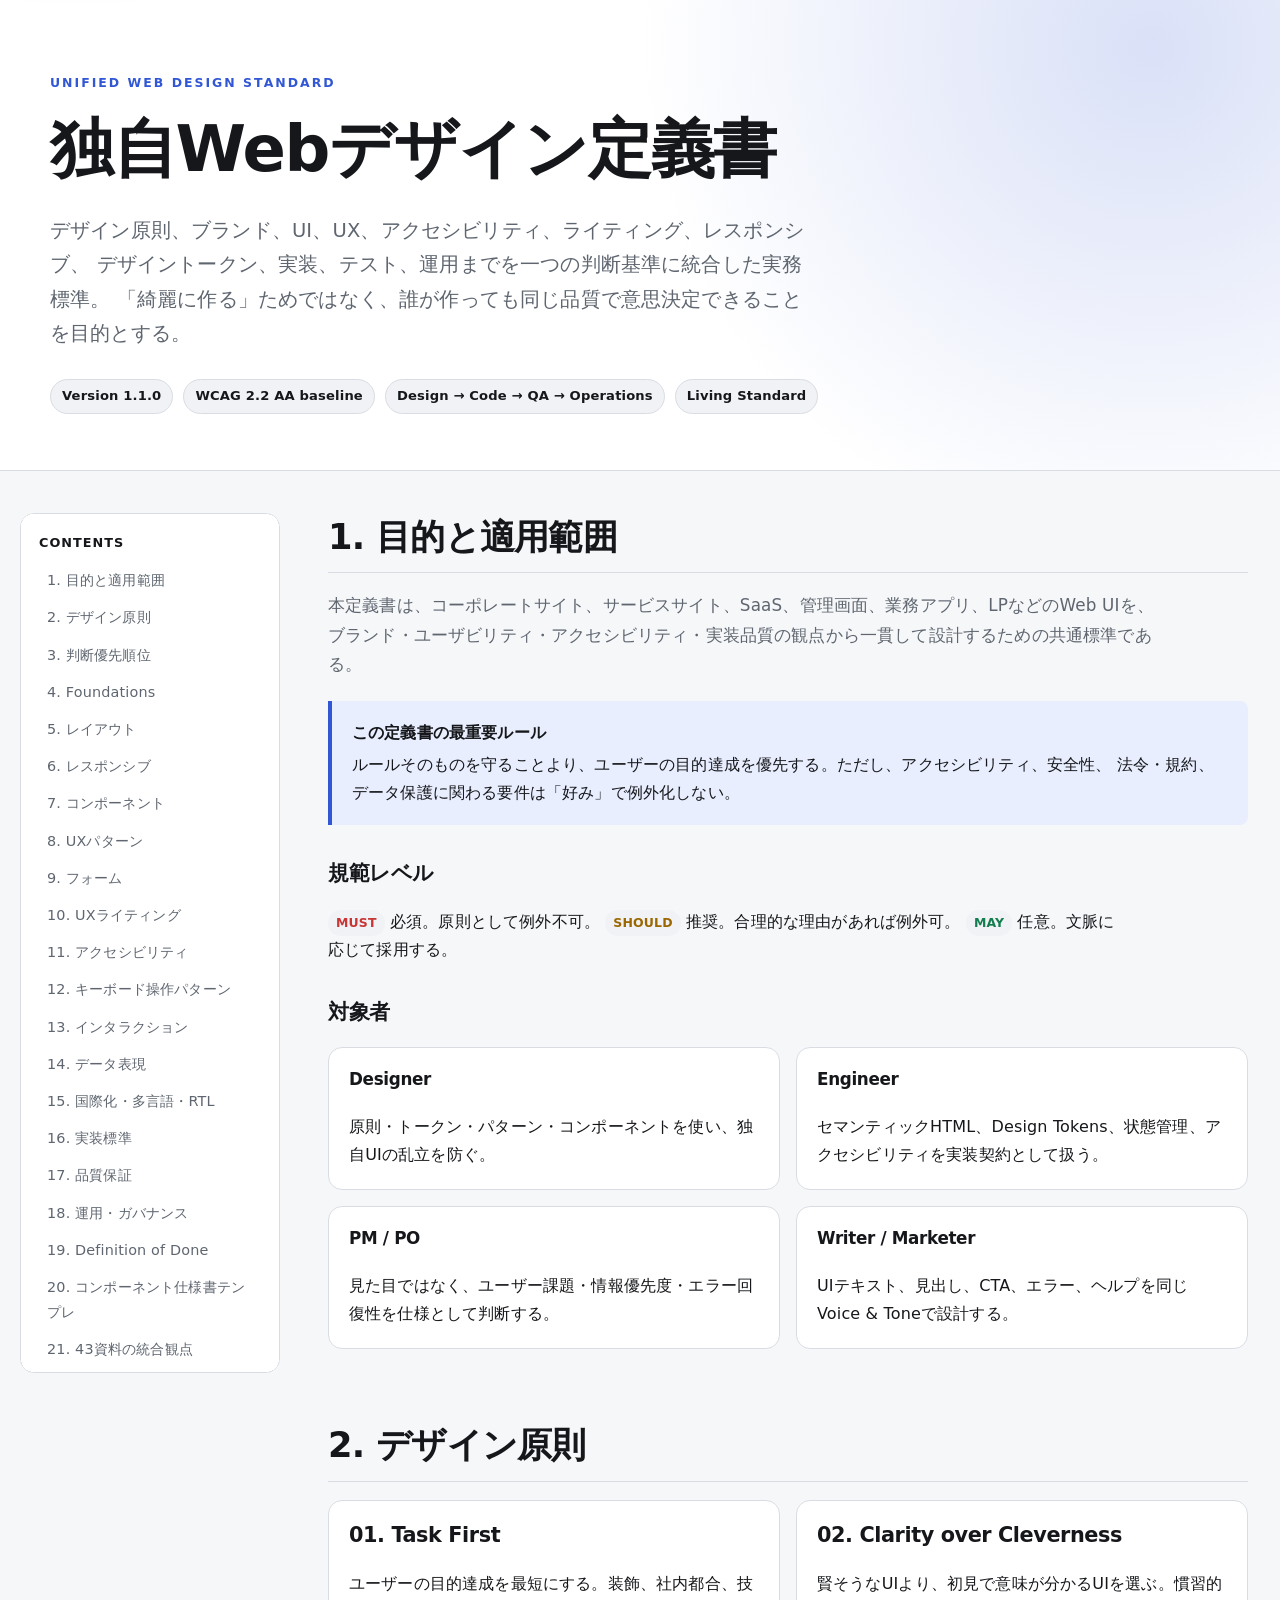
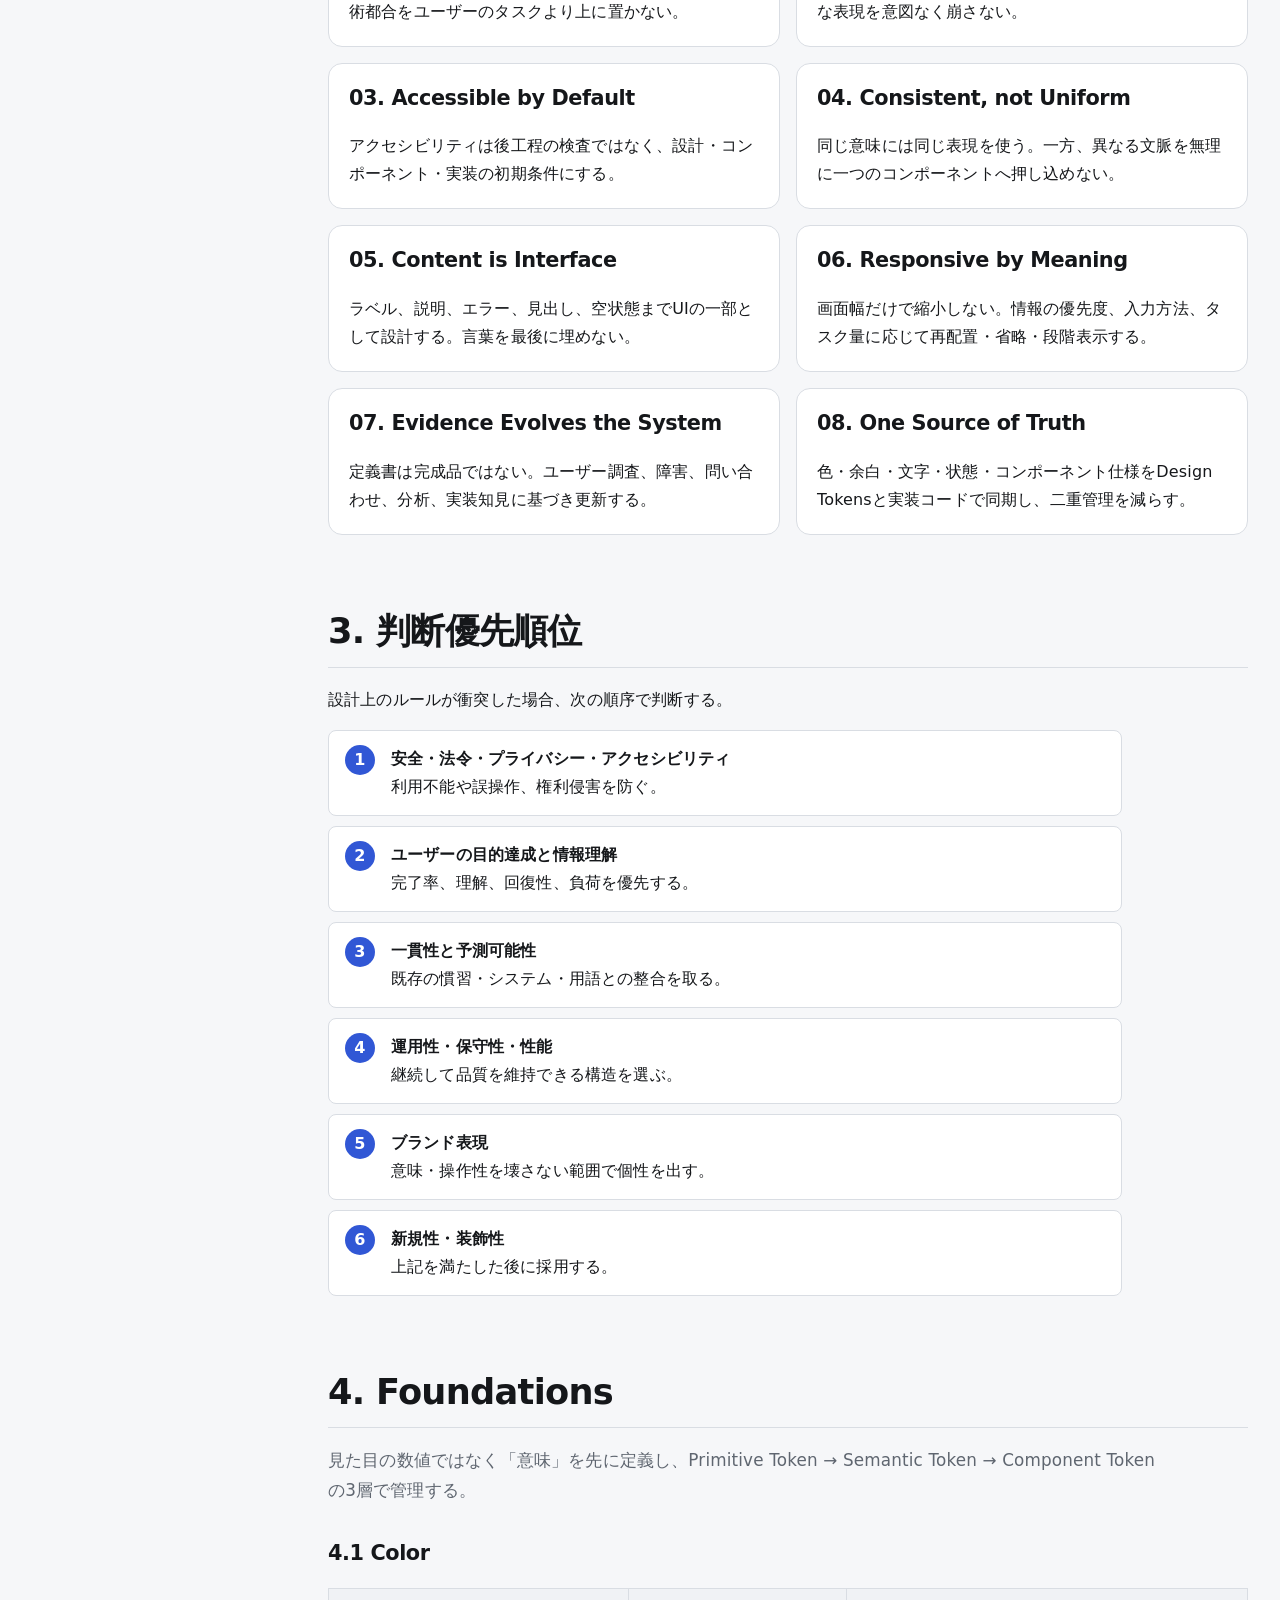
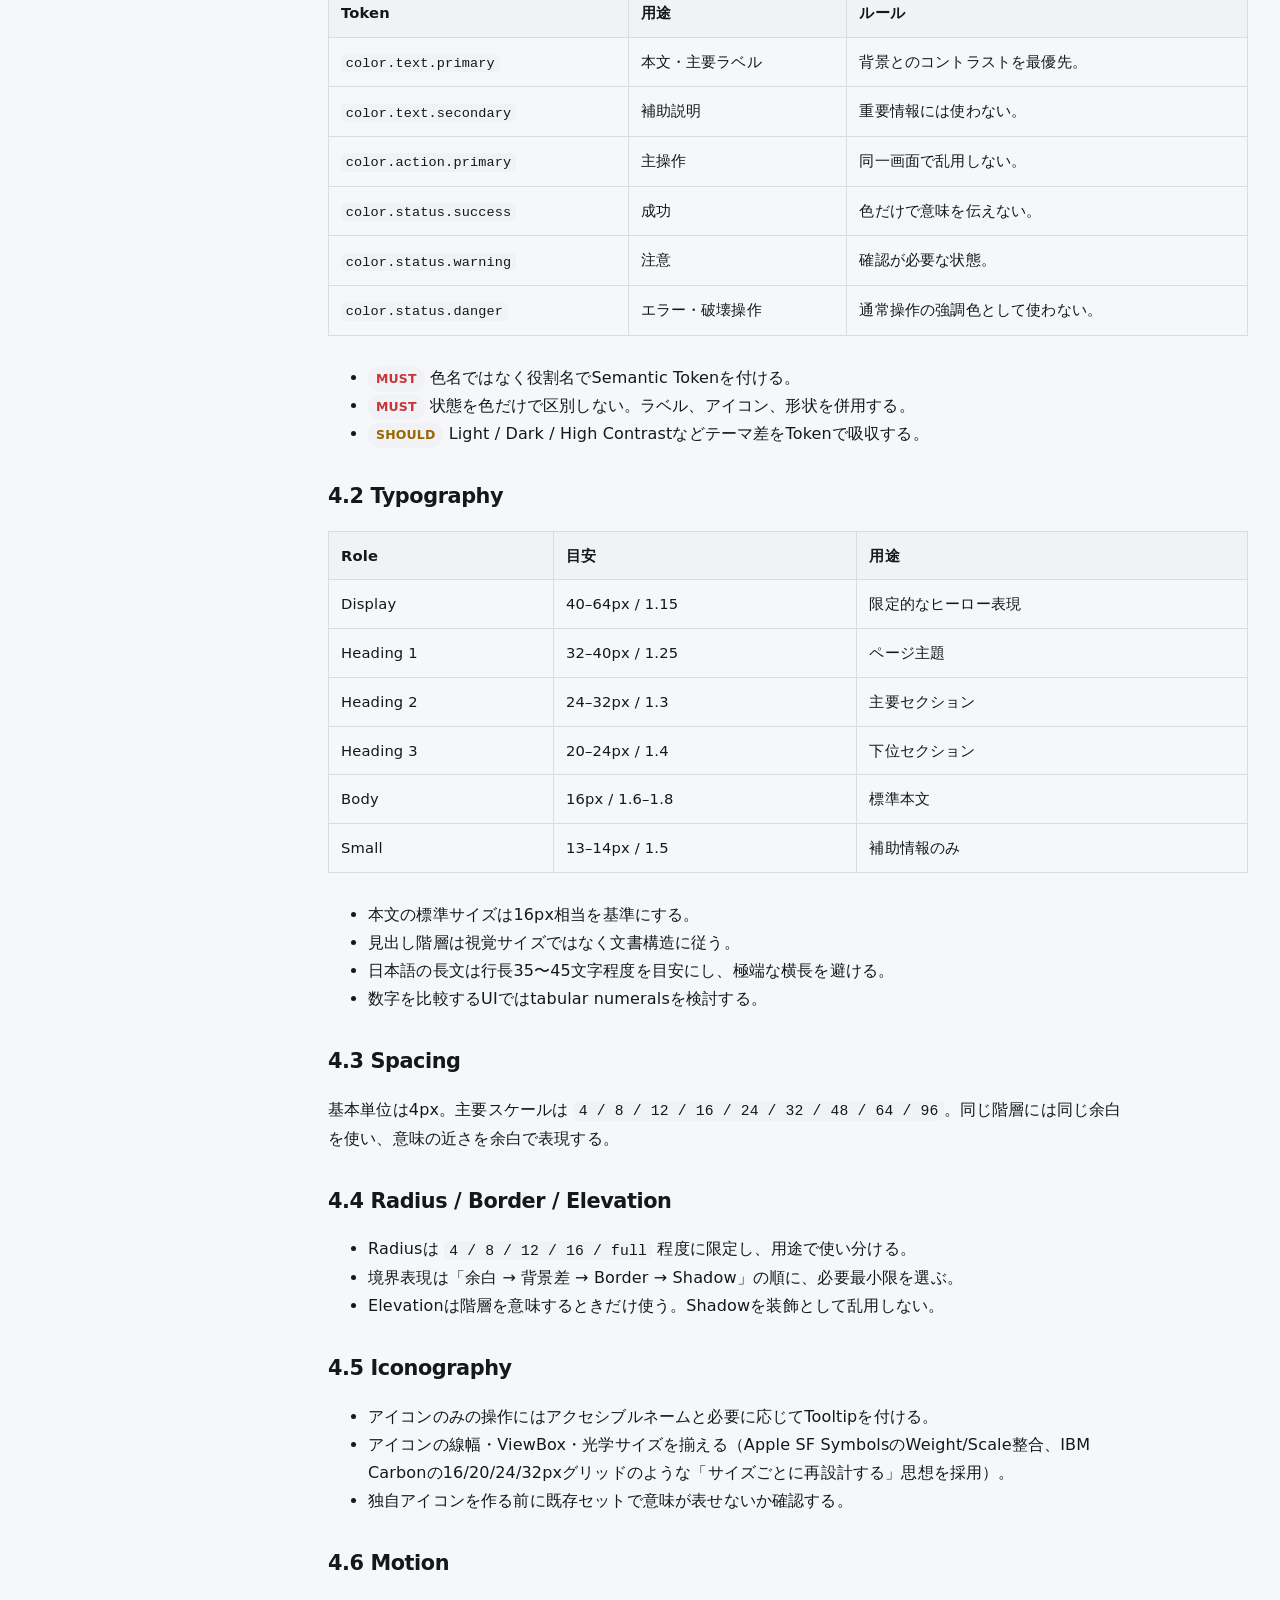
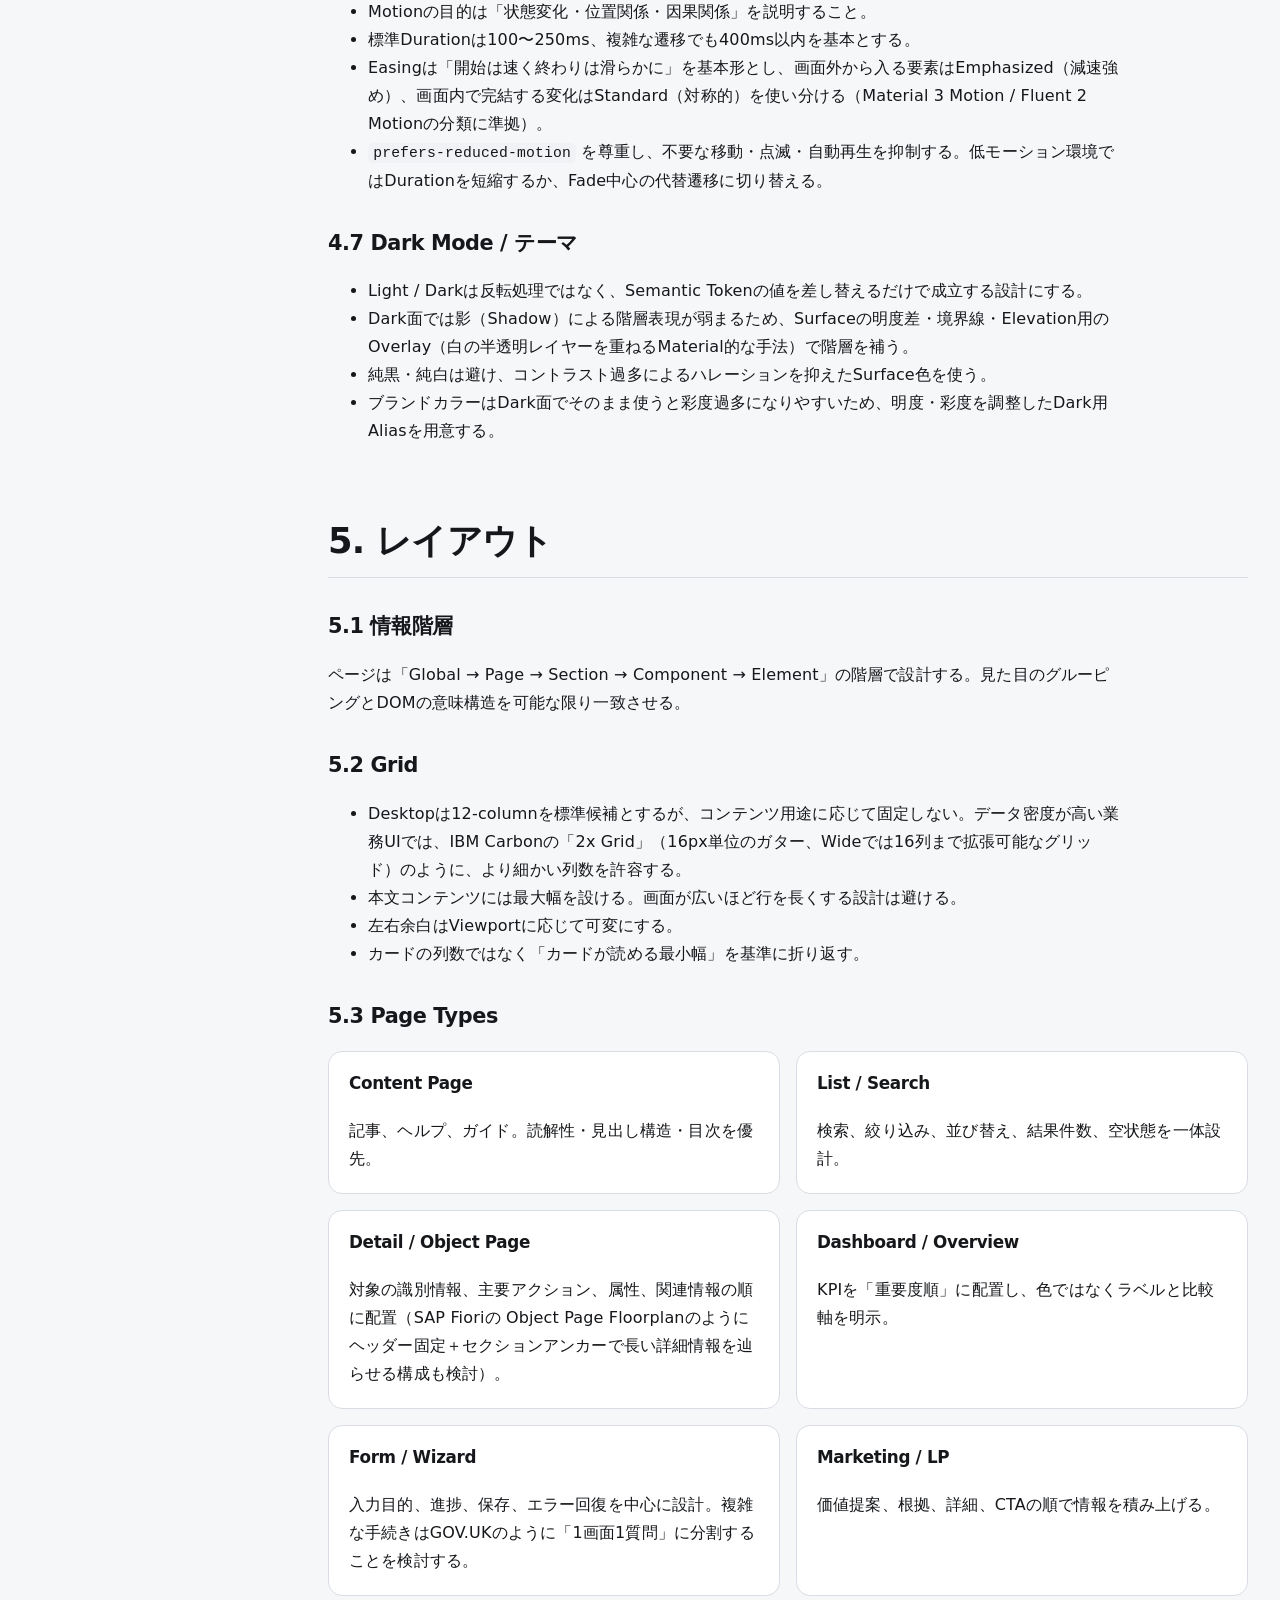
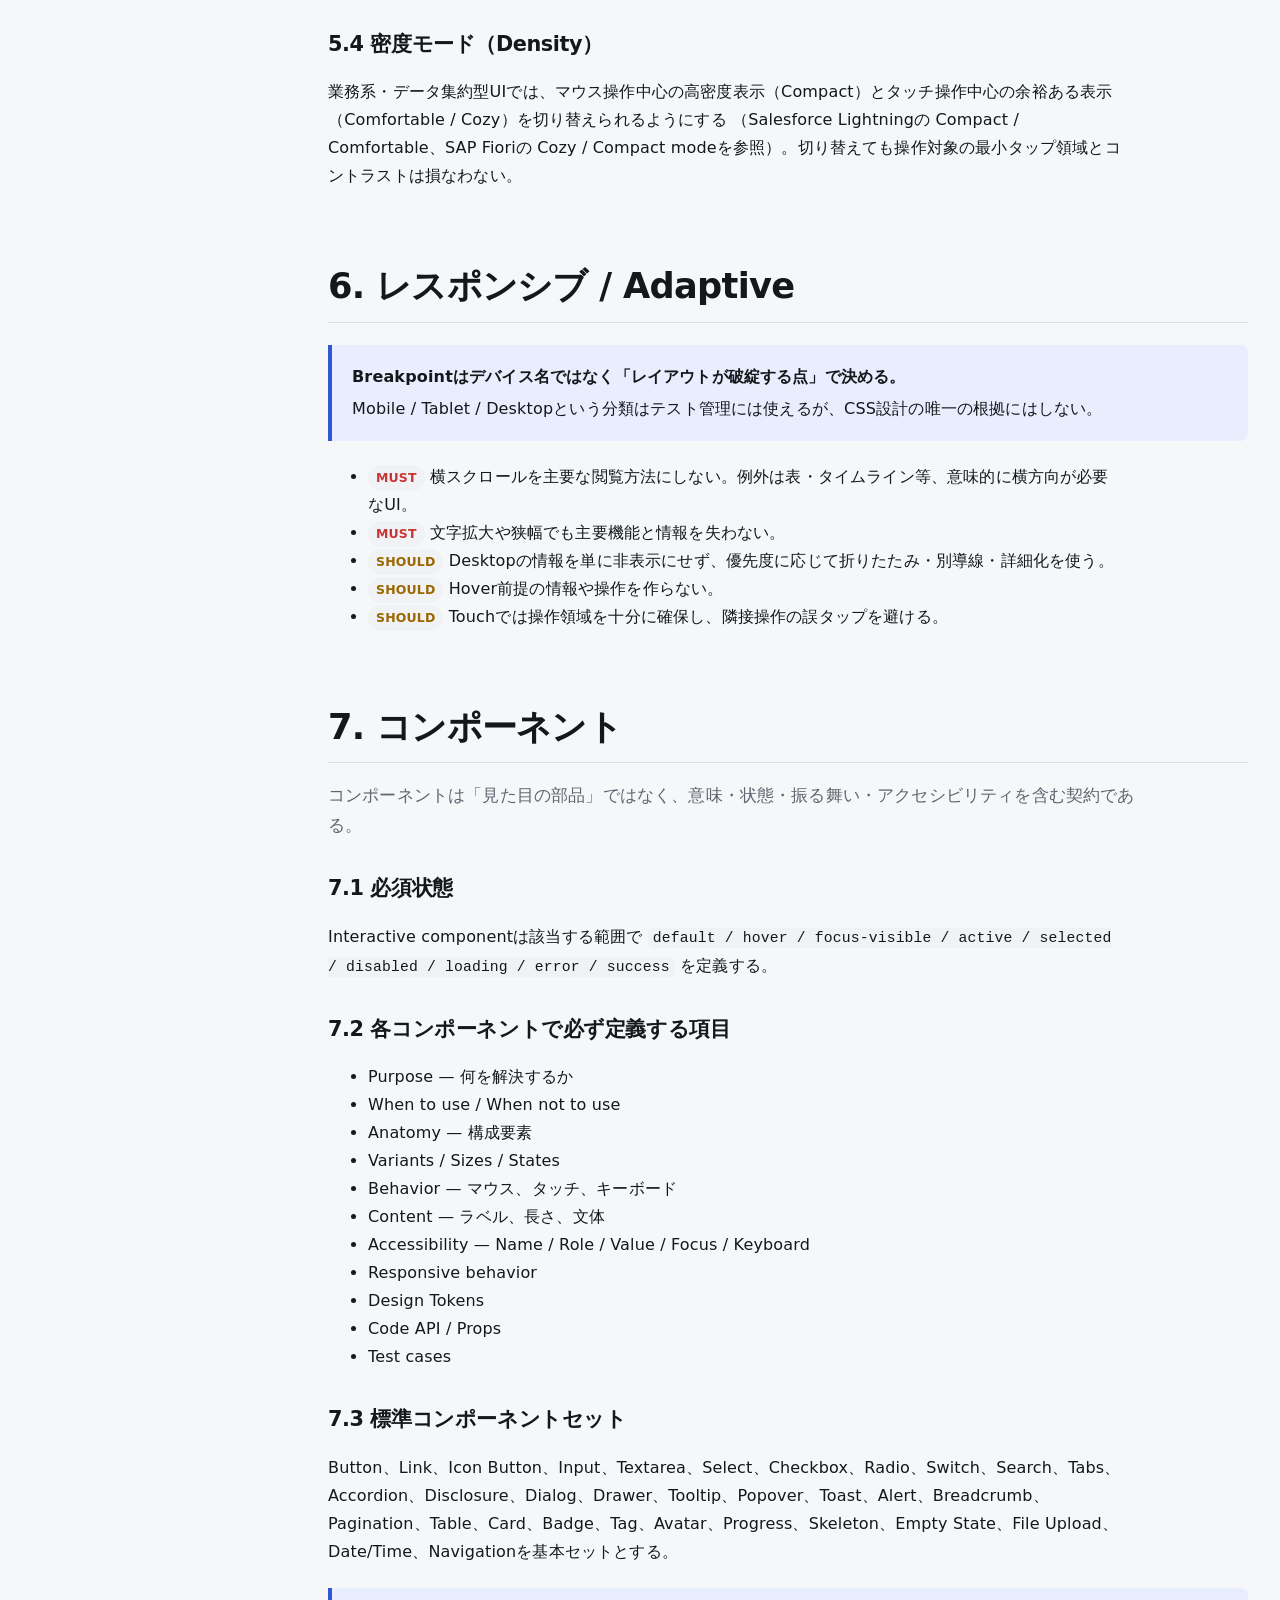
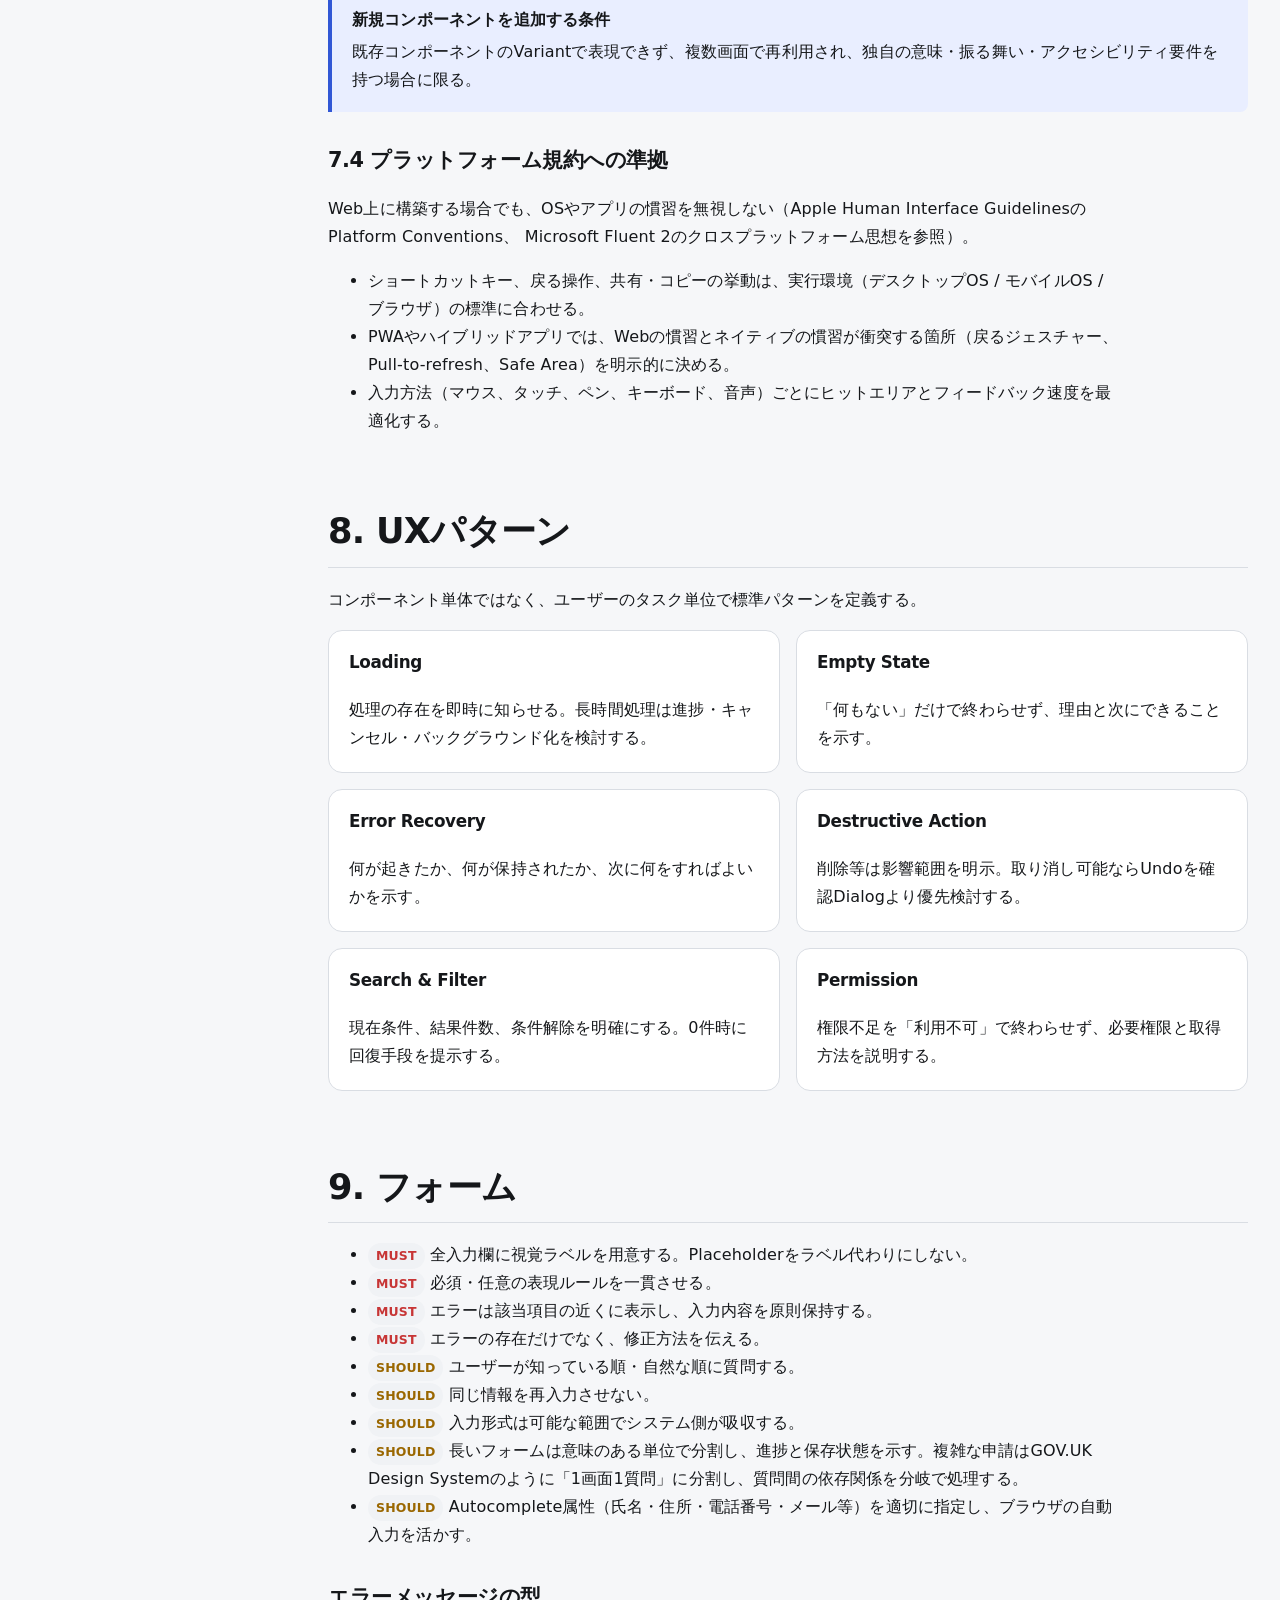
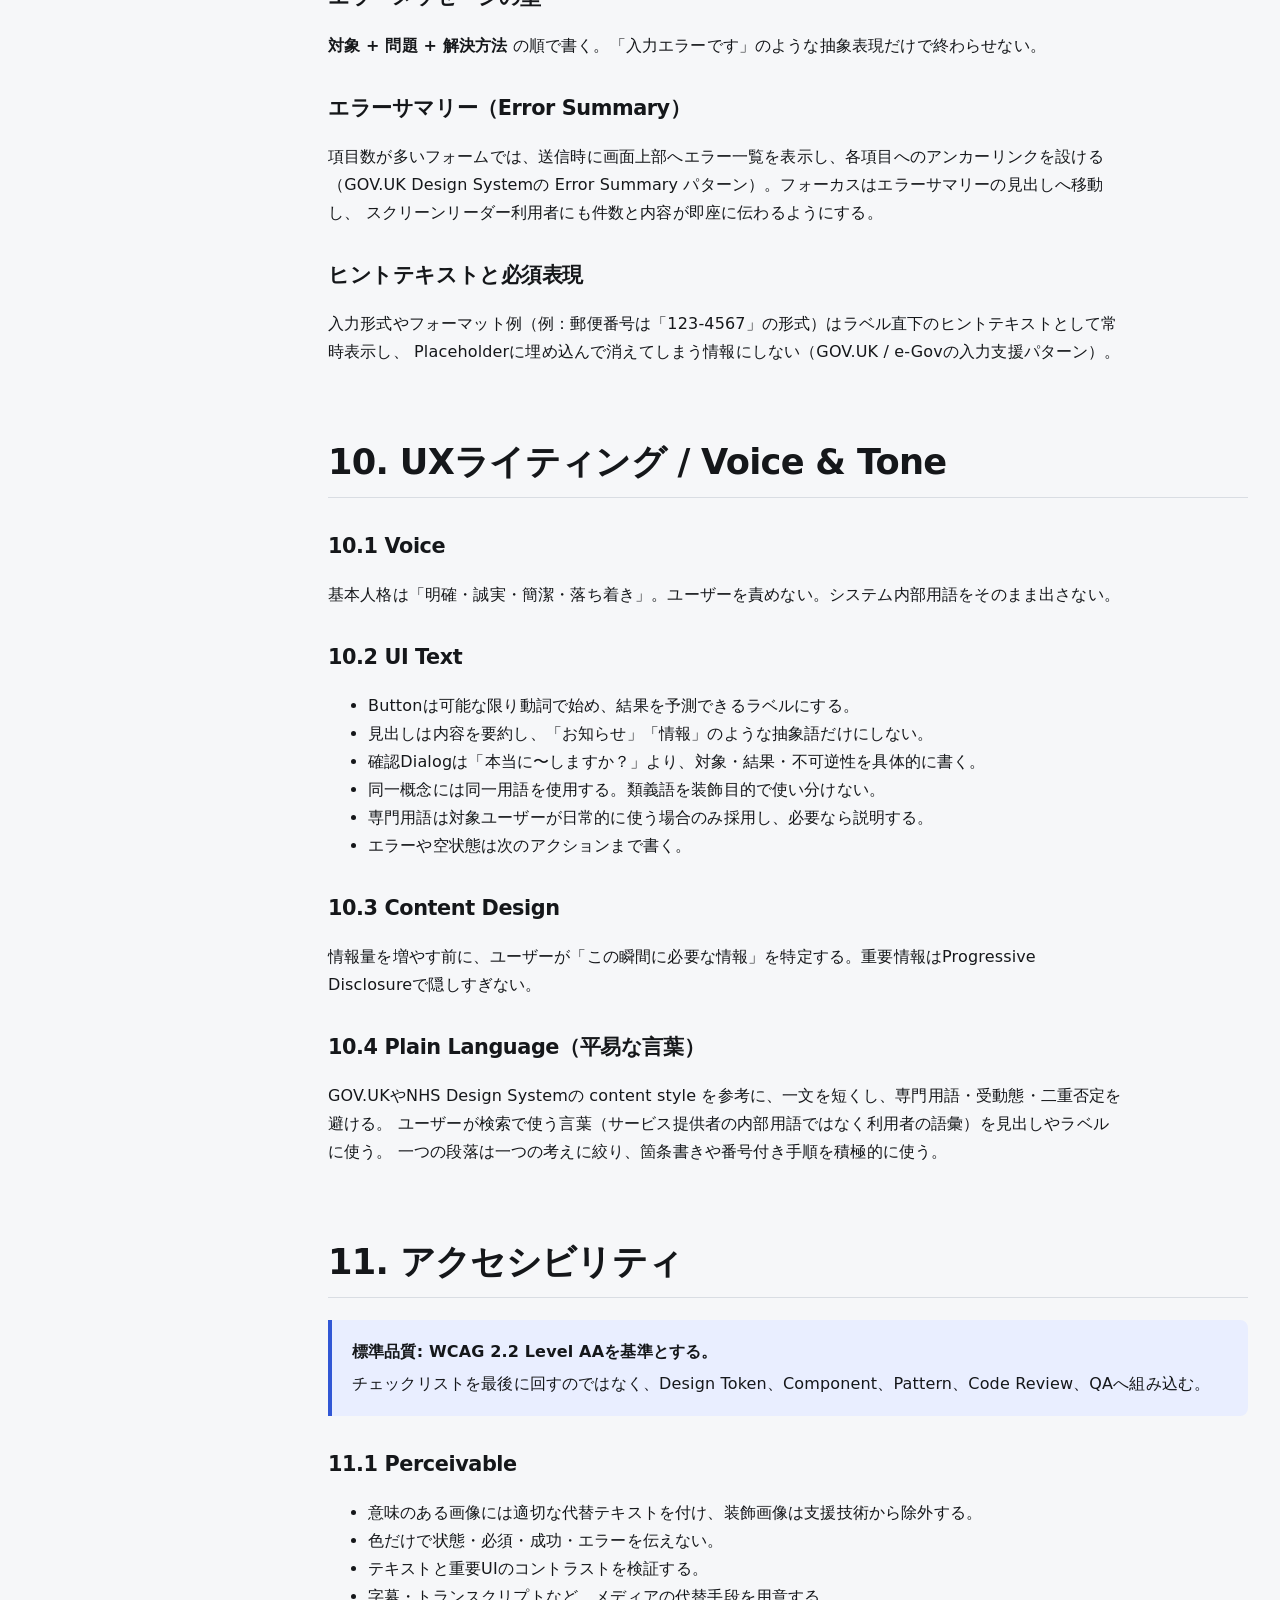
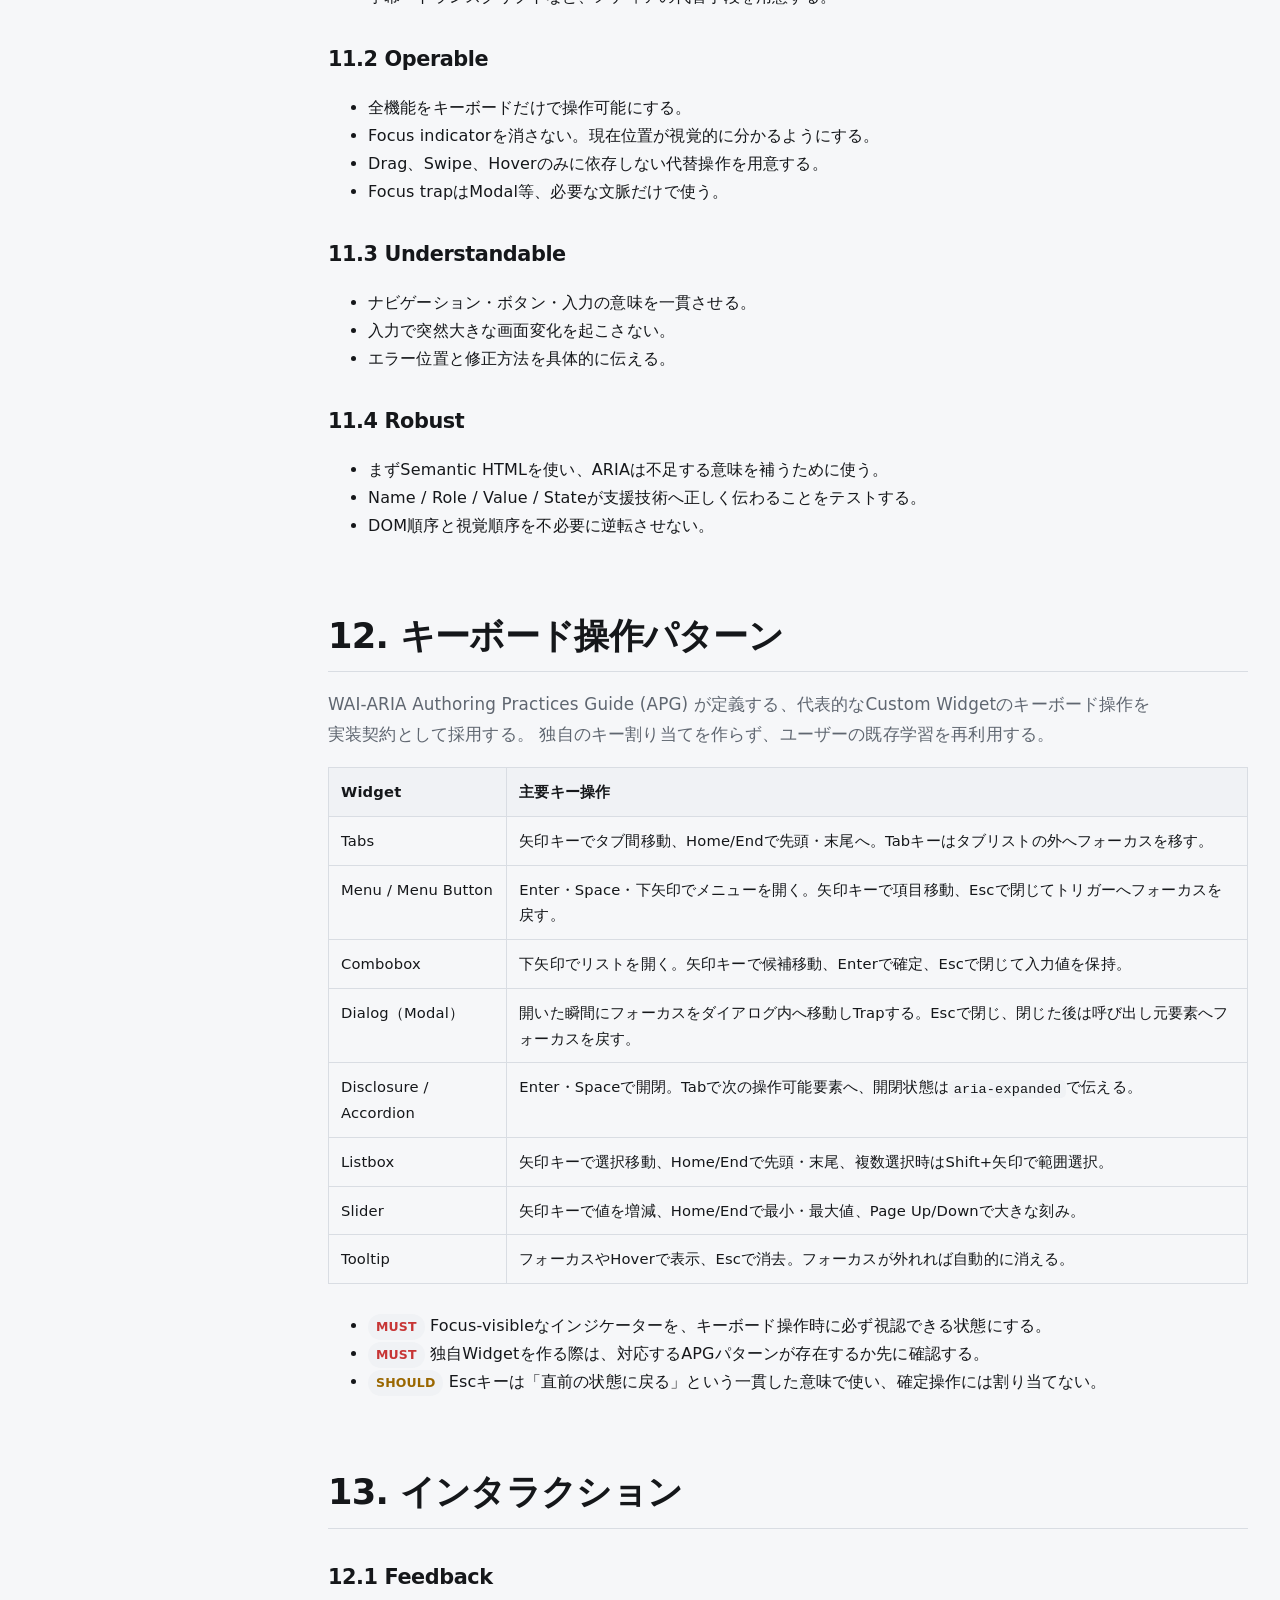
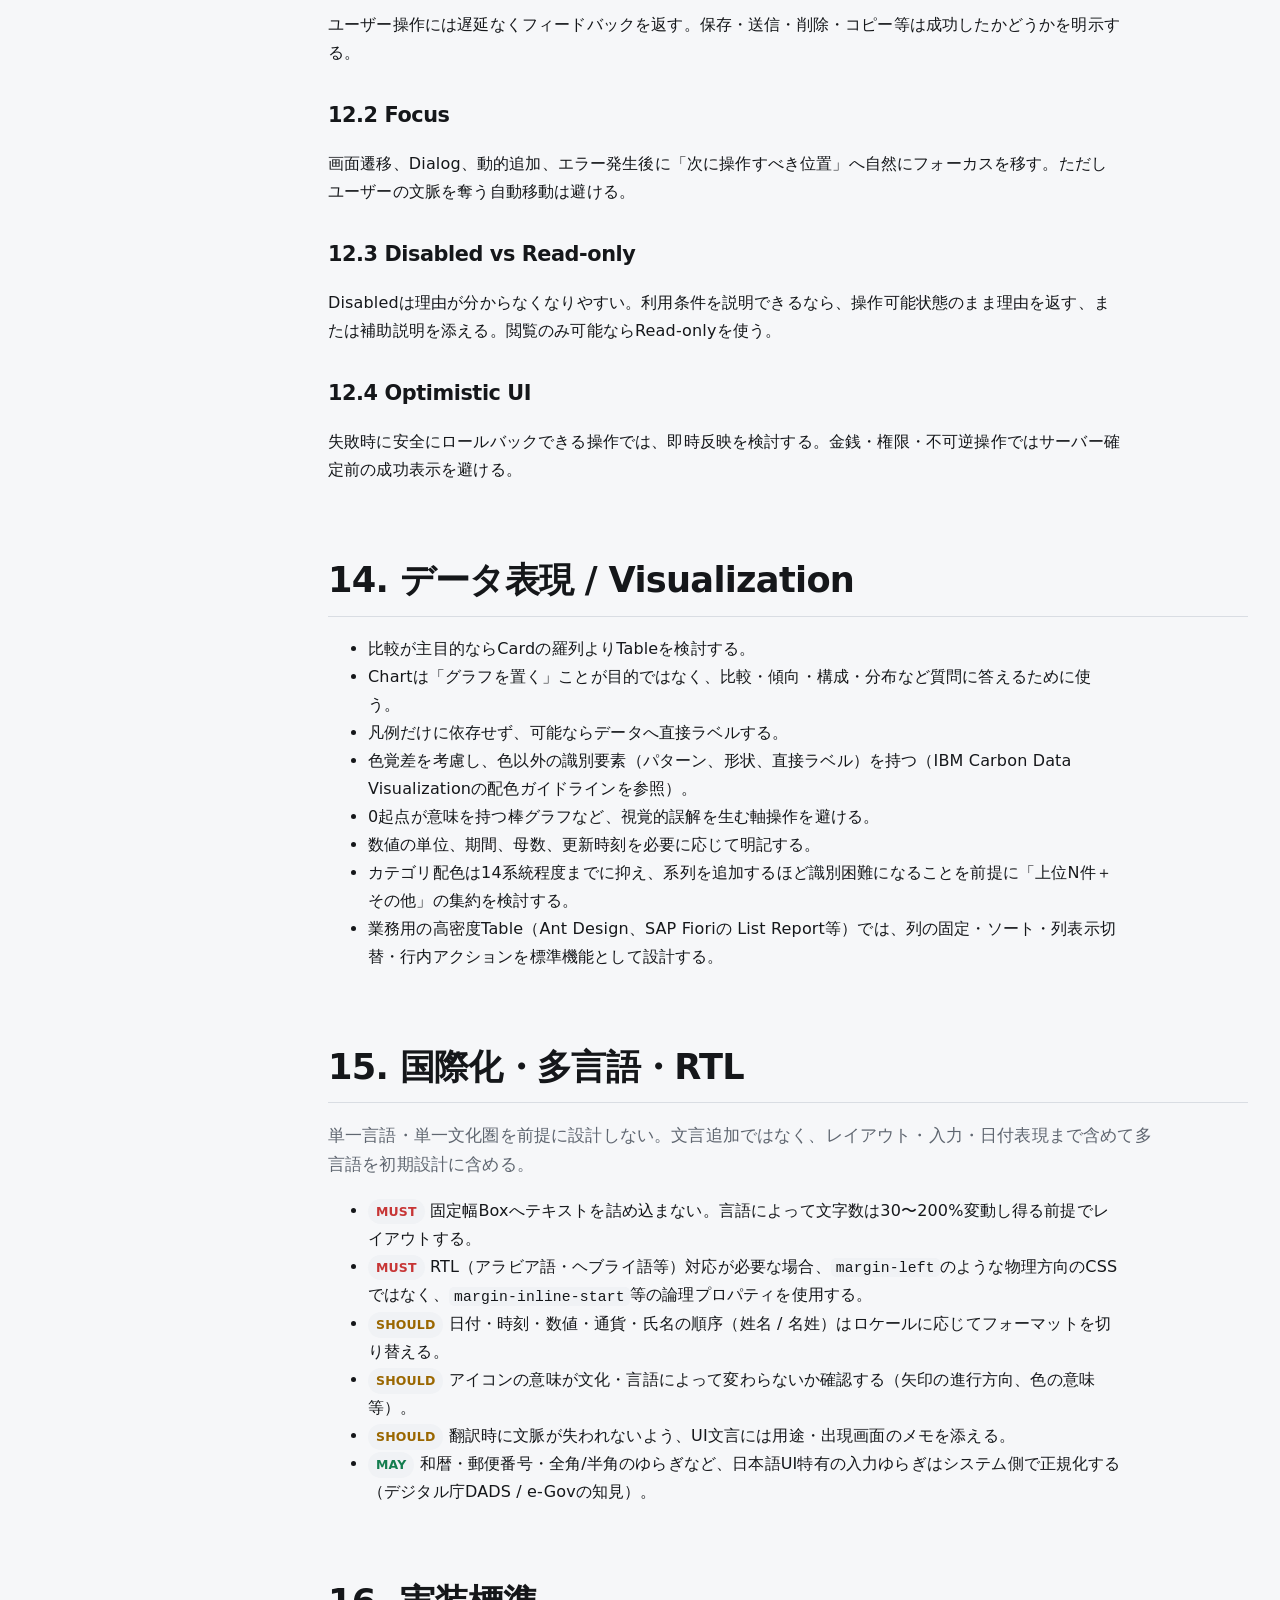
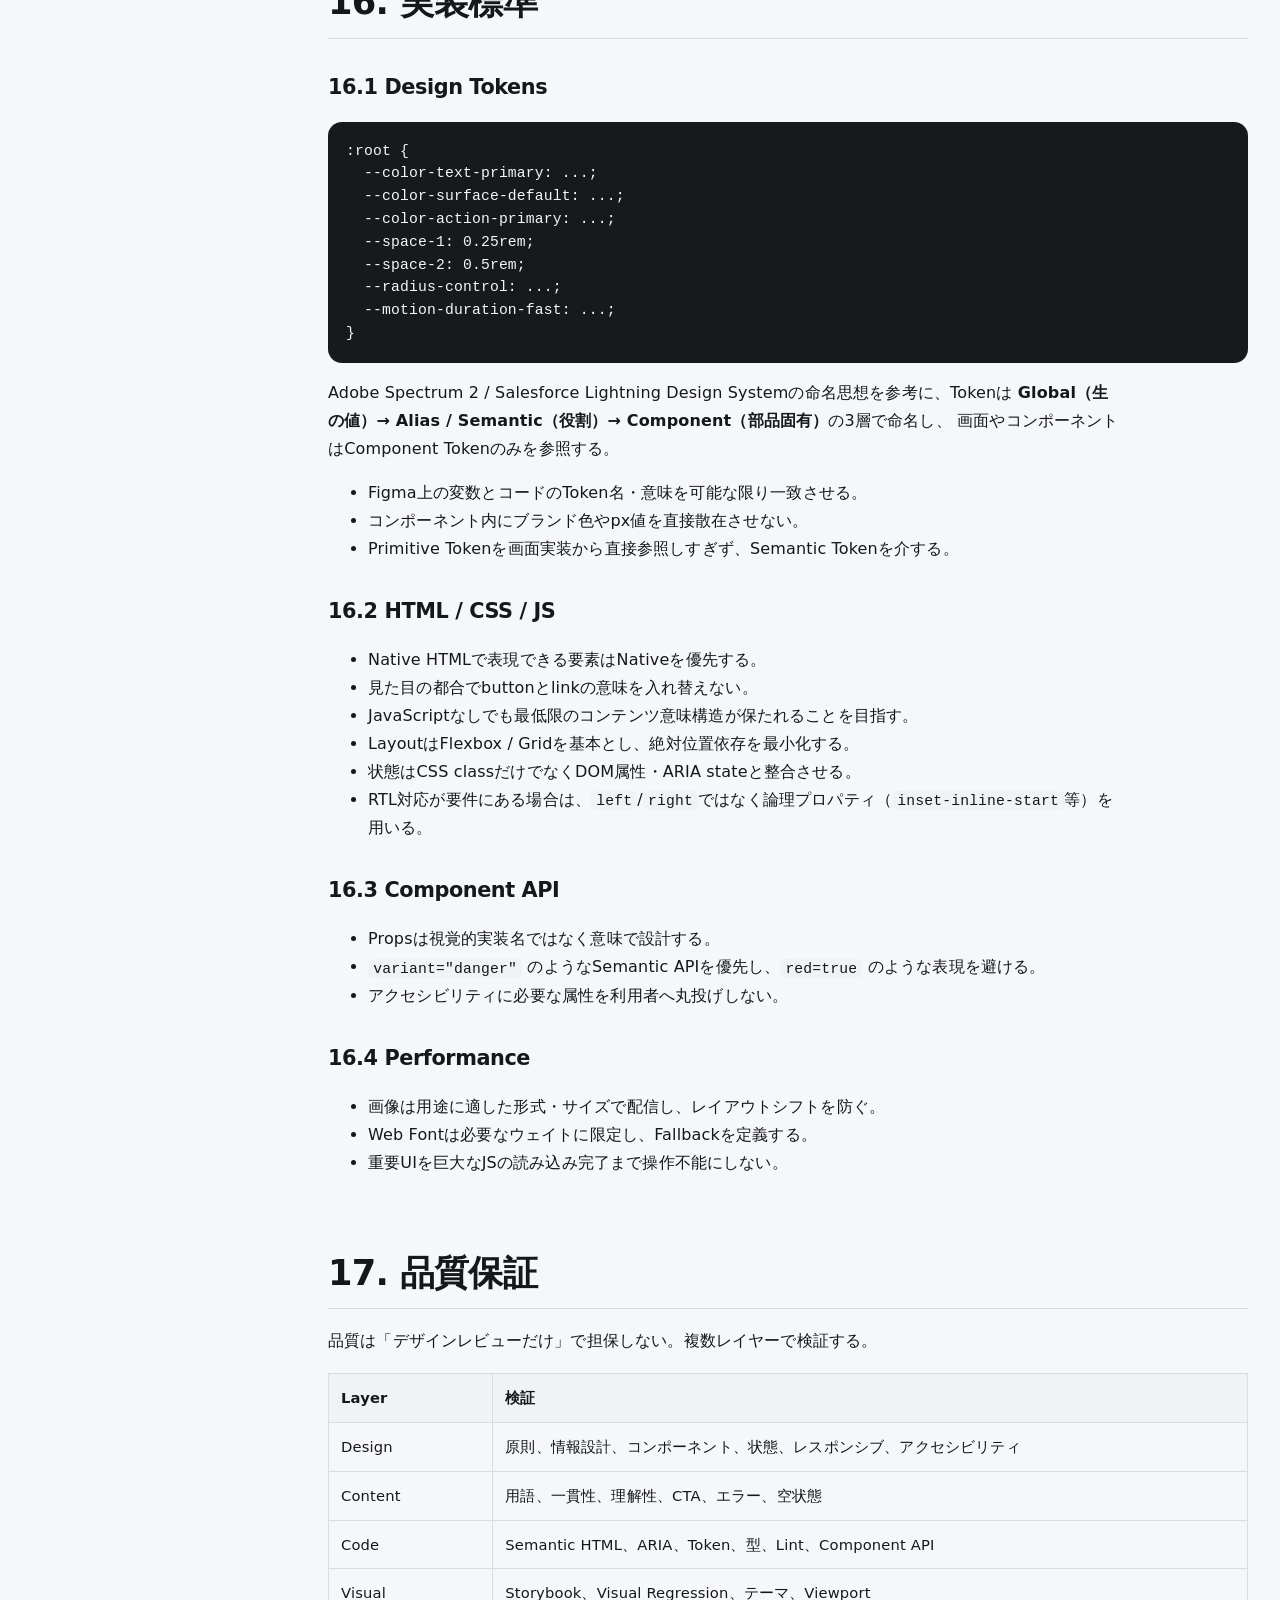
==== commit 91c90577: "design-guideline.html: 43資料の具体的知見を反映して定義書を拡充 ・キーボード操作パターン(WAI-ARIA APG)、国際化/RTL、密度モード、   プラットフォーム規約、" ====
--- a/design-guideline.html
+++ b/design-guideline.html
@@ -21,7 +21,7 @@
         「綺麗に作る」ためではなく、誰が作っても同じ品質で意思決定できることを目的とする。
       </p>
       <div class="hero-meta">
-        <span class="pill">Version 1.0.0</span>
+        <span class="pill">Version 1.1.0</span>
         <span class="pill">WCAG 2.2 AA baseline</span>
         <span class="pill">Design → Code → QA → Operations</span>
         <span class="pill">Living Standard</span>
@@ -44,14 +44,16 @@
         <a href="#forms">9. フォーム</a>
         <a href="#content">10. UXライティング</a>
         <a href="#accessibility">11. アクセシビリティ</a>
-        <a href="#interaction">12. インタラクション</a>
-        <a href="#data">13. データ表現</a>
-        <a href="#implementation">14. 実装標準</a>
-        <a href="#quality">15. 品質保証</a>
-        <a href="#governance">16. 運用・ガバナンス</a>
-        <a href="#definition-of-done">17. Definition of Done</a>
-        <a href="#component-template">18. コンポーネント仕様書テンプレ</a>
-        <a href="#source-matrix">19. 43資料の統合観点</a>
+        <a href="#keyboard-patterns">12. キーボード操作パターン</a>
+        <a href="#interaction">13. インタラクション</a>
+        <a href="#data">14. データ表現</a>
+        <a href="#i18n">15. 国際化・多言語・RTL</a>
+        <a href="#implementation">16. 実装標準</a>
+        <a href="#quality">17. 品質保証</a>
+        <a href="#governance">18. 運用・ガバナンス</a>
+        <a href="#definition-of-done">19. Definition of Done</a>
+        <a href="#component-template">20. コンポーネント仕様書テンプレ</a>
+        <a href="#source-matrix">21. 43資料の統合観点</a>
       </div>
     </nav>
 
@@ -190,7 +192,7 @@
         <h3>4.5 Iconography</h3>
         <ul>
           <li>アイコンのみの操作にはアクセシブルネームと必要に応じてTooltipを付ける。</li>
-          <li>アイコンの線幅・ViewBox・光学サイズを揃える。</li>
+          <li>アイコンの線幅・ViewBox・光学サイズを揃える（Apple SF SymbolsのWeight/Scale整合、IBM Carbonの16/20/24/32pxグリッドのような「サイズごとに再設計する」思想を採用）。</li>
           <li>独自アイコンを作る前に既存セットで意味が表せないか確認する。</li>
         </ul>
 
@@ -198,7 +200,16 @@
         <ul>
           <li>Motionの目的は「状態変化・位置関係・因果関係」を説明すること。</li>
           <li>標準Durationは100〜250ms、複雑な遷移でも400ms以内を基本とする。</li>
-          <li><code>prefers-reduced-motion</code> を尊重し、不要な移動・点滅・自動再生を抑制する。</li>
+          <li>Easingは「開始は速く終わりは滑らかに」を基本形とし、画面外から入る要素はEmphasized（減速強め）、画面内で完結する変化はStandard（対称的）を使い分ける（Material 3 Motion / Fluent 2 Motionの分類に準拠）。</li>
+          <li><code>prefers-reduced-motion</code> を尊重し、不要な移動・点滅・自動再生を抑制する。低モーション環境ではDurationを短縮するか、Fade中心の代替遷移に切り替える。</li>
+        </ul>
+
+        <h3>4.7 Dark Mode / テーマ</h3>
+        <ul>
+          <li>Light / Darkは反転処理ではなく、Semantic Tokenの値を差し替えるだけで成立する設計にする。</li>
+          <li>Dark面では影（Shadow）による階層表現が弱まるため、Surfaceの明度差・境界線・Elevation用のOverlay（白の半透明レイヤーを重ねるMaterial的な手法）で階層を補う。</li>
+          <li>純黒・純白は避け、コントラスト過多によるハレーションを抑えたSurface色を使う。</li>
+          <li>ブランドカラーはDark面でそのまま使うと彩度過多になりやすいため、明度・彩度を調整したDark用Aliasを用意する。</li>
         </ul>
       </section>
 
@@ -209,7 +220,7 @@
 
         <h3>5.2 Grid</h3>
         <ul>
-          <li>Desktopは12-columnを標準候補とするが、コンテンツ用途に応じて固定しない。</li>
+          <li>Desktopは12-columnを標準候補とするが、コンテンツ用途に応じて固定しない。データ密度が高い業務UIでは、IBM Carbonの「2x Grid」（16px単位のガター、Wideでは16列まで拡張可能なグリッド）のように、より細かい列数を許容する。</li>
           <li>本文コンテンツには最大幅を設ける。画面が広いほど行を長くする設計は避ける。</li>
           <li>左右余白はViewportに応じて可変にする。</li>
           <li>カードの列数ではなく「カードが読める最小幅」を基準に折り返す。</li>
@@ -219,11 +230,17 @@
         <div class="grid">
           <div class="card"><h4>Content Page</h4><p>記事、ヘルプ、ガイド。読解性・見出し構造・目次を優先。</p></div>
           <div class="card"><h4>List / Search</h4><p>検索、絞り込み、並び替え、結果件数、空状態を一体設計。</p></div>
-          <div class="card"><h4>Detail</h4><p>対象の識別情報、主要アクション、属性、関連情報の順に配置。</p></div>
-          <div class="card"><h4>Dashboard</h4><p>KPIを「重要度順」に配置し、色ではなくラベルと比較軸を明示。</p></div>
-          <div class="card"><h4>Form / Wizard</h4><p>入力目的、進捗、保存、エラー回復を中心に設計。</p></div>
+          <div class="card"><h4>Detail / Object Page</h4><p>対象の識別情報、主要アクション、属性、関連情報の順に配置（SAP Fioriの Object Page Floorplanのようにヘッダー固定＋セクションアンカーで長い詳細情報を辿らせる構成も検討）。</p></div>
+          <div class="card"><h4>Dashboard / Overview</h4><p>KPIを「重要度順」に配置し、色ではなくラベルと比較軸を明示。</p></div>
+          <div class="card"><h4>Form / Wizard</h4><p>入力目的、進捗、保存、エラー回復を中心に設計。複雑な手続きはGOV.UKのように「1画面1質問」に分割することを検討する。</p></div>
           <div class="card"><h4>Marketing / LP</h4><p>価値提案、根拠、詳細、CTAの順で情報を積み上げる。</p></div>
         </div>
+
+        <h3>5.4 密度モード（Density）</h3>
+        <p>
+          業務系・データ集約型UIでは、マウス操作中心の高密度表示（Compact）とタッチ操作中心の余裕ある表示（Comfortable / Cozy）を切り替えられるようにする
+          （Salesforce Lightningの Compact / Comfortable、SAP Fioriの Cozy / Compact modeを参照）。切り替えても操作対象の最小タップ領域とコントラストは損なわない。
+        </p>
       </section>
 
       <section id="responsive">
@@ -270,6 +287,17 @@
           <strong>新規コンポーネントを追加する条件</strong>
           既存コンポーネントのVariantで表現できず、複数画面で再利用され、独自の意味・振る舞い・アクセシビリティ要件を持つ場合に限る。
         </div>
+
+        <h3>7.4 プラットフォーム規約への準拠</h3>
+        <p>
+          Web上に構築する場合でも、OSやアプリの慣習を無視しない（Apple Human Interface GuidelinesのPlatform Conventions、
+          Microsoft Fluent 2のクロスプラットフォーム思想を参照）。
+        </p>
+        <ul>
+          <li>ショートカットキー、戻る操作、共有・コピーの挙動は、実行環境（デスクトップOS / モバイルOS / ブラウザ）の標準に合わせる。</li>
+          <li>PWAやハイブリッドアプリでは、Webの慣習とネイティブの慣習が衝突する箇所（戻るジェスチャー、Pull-to-refresh、Safe Area）を明示的に決める。</li>
+          <li>入力方法（マウス、タッチ、ペン、キーボード、音声）ごとにヒットエリアとフィードバック速度を最適化する。</li>
+        </ul>
       </section>
 
       <section id="patterns">
@@ -295,11 +323,25 @@
           <li><span class="status should">SHOULD</span> ユーザーが知っている順・自然な順に質問する。</li>
           <li><span class="status should">SHOULD</span> 同じ情報を再入力させない。</li>
           <li><span class="status should">SHOULD</span> 入力形式は可能な範囲でシステム側が吸収する。</li>
-          <li><span class="status should">SHOULD</span> 長いフォームは意味のある単位で分割し、進捗と保存状態を示す。</li>
+          <li><span class="status should">SHOULD</span> 長いフォームは意味のある単位で分割し、進捗と保存状態を示す。複雑な申請はGOV.UK Design Systemのように「1画面1質問」に分割し、質問間の依存関係を分岐で処理する。</li>
+          <li><span class="status should">SHOULD</span> Autocomplete属性（氏名・住所・電話番号・メール等）を適切に指定し、ブラウザの自動入力を活かす。</li>
         </ul>
 
         <h3>エラーメッセージの型</h3>
         <p><strong>対象 + 問題 + 解決方法</strong> の順で書く。「入力エラーです」のような抽象表現だけで終わらせない。</p>
+
+        <h3>エラーサマリー（Error Summary）</h3>
+        <p>
+          項目数が多いフォームでは、送信時に画面上部へエラー一覧を表示し、各項目へのアンカーリンクを設ける
+          （GOV.UK Design Systemの Error Summary パターン）。フォーカスはエラーサマリーの見出しへ移動し、
+          スクリーンリーダー利用者にも件数と内容が即座に伝わるようにする。
+        </p>
+
+        <h3>ヒントテキストと必須表現</h3>
+        <p>
+          入力形式やフォーマット例（例：郵便番号は「123-4567」の形式）はラベル直下のヒントテキストとして常時表示し、
+          Placeholderに埋め込んで消えてしまう情報にしない（GOV.UK / e-Govの入力支援パターン）。
+        </p>
       </section>
 
       <section id="content">
@@ -319,6 +361,13 @@
 
         <h3>10.3 Content Design</h3>
         <p>情報量を増やす前に、ユーザーが「この瞬間に必要な情報」を特定する。重要情報はProgressive Disclosureで隠しすぎない。</p>
+
+        <h3>10.4 Plain Language（平易な言葉）</h3>
+        <p>
+          GOV.UKやNHS Design Systemの content style を参考に、一文を短くし、専門用語・受動態・二重否定を避ける。
+          ユーザーが検索で使う言葉（サービス提供者の内部用語ではなく利用者の語彙）を見出しやラベルに使う。
+          一つの段落は一つの考えに絞り、箇条書きや番号付き手順を積極的に使う。
+        </p>
       </section>
 
       <section id="accessibility">
@@ -359,8 +408,34 @@
         </ul>
       </section>
 
+      <section id="keyboard-patterns">
+        <h2>12. キーボード操作パターン</h2>
+        <p class="lead">
+          WAI-ARIA Authoring Practices Guide (APG) が定義する、代表的なCustom Widgetのキーボード操作を実装契約として採用する。
+          独自のキー割り当てを作らず、ユーザーの既存学習を再利用する。
+        </p>
+        <table>
+          <thead><tr><th>Widget</th><th>主要キー操作</th></tr></thead>
+          <tbody>
+            <tr><td>Tabs</td><td>矢印キーでタブ間移動、Home/Endで先頭・末尾へ。Tabキーはタブリストの外へフォーカスを移す。</td></tr>
+            <tr><td>Menu / Menu Button</td><td>Enter・Space・下矢印でメニューを開く。矢印キーで項目移動、Escで閉じてトリガーへフォーカスを戻す。</td></tr>
+            <tr><td>Combobox</td><td>下矢印でリストを開く。矢印キーで候補移動、Enterで確定、Escで閉じて入力値を保持。</td></tr>
+            <tr><td>Dialog（Modal）</td><td>開いた瞬間にフォーカスをダイアログ内へ移動しTrapする。Escで閉じ、閉じた後は呼び出し元要素へフォーカスを戻す。</td></tr>
+            <tr><td>Disclosure / Accordion</td><td>Enter・Spaceで開閉。Tabで次の操作可能要素へ、開閉状態は<code>aria-expanded</code>で伝える。</td></tr>
+            <tr><td>Listbox</td><td>矢印キーで選択移動、Home/Endで先頭・末尾、複数選択時はShift+矢印で範囲選択。</td></tr>
+            <tr><td>Slider</td><td>矢印キーで値を増減、Home/Endで最小・最大値、Page Up/Downで大きな刻み。</td></tr>
+            <tr><td>Tooltip</td><td>フォーカスやHoverで表示、Escで消去。フォーカスが外れれば自動的に消える。</td></tr>
+          </tbody>
+        </table>
+        <ul>
+          <li><span class="status must">MUST</span> Focus-visibleなインジケーターを、キーボード操作時に必ず視認できる状態にする。</li>
+          <li><span class="status must">MUST</span> 独自Widgetを作る際は、対応するAPGパターンが存在するか先に確認する。</li>
+          <li><span class="status should">SHOULD</span> Escキーは「直前の状態に戻る」という一貫した意味で使い、確定操作には割り当てない。</li>
+        </ul>
+      </section>
+
       <section id="interaction">
-        <h2>12. インタラクション</h2>
+        <h2>13. インタラクション</h2>
         <h3>12.1 Feedback</h3>
         <p>ユーザー操作には遅延なくフィードバックを返す。保存・送信・削除・コピー等は成功したかどうかを明示する。</p>
 
@@ -375,20 +450,37 @@
       </section>
 
       <section id="data">
-        <h2>13. データ表現 / Visualization</h2>
+        <h2>14. データ表現 / Visualization</h2>
         <ul>
           <li>比較が主目的ならCardの羅列よりTableを検討する。</li>
           <li>Chartは「グラフを置く」ことが目的ではなく、比較・傾向・構成・分布など質問に答えるために使う。</li>
           <li>凡例だけに依存せず、可能ならデータへ直接ラベルする。</li>
-          <li>色覚差を考慮し、色以外の識別要素を持つ。</li>
+          <li>色覚差を考慮し、色以外の識別要素（パターン、形状、直接ラベル）を持つ（IBM Carbon Data Visualizationの配色ガイドラインを参照）。</li>
           <li>0起点が意味を持つ棒グラフなど、視覚的誤解を生む軸操作を避ける。</li>
           <li>数値の単位、期間、母数、更新時刻を必要に応じて明記する。</li>
+          <li>カテゴリ配色は14系統程度までに抑え、系列を追加するほど識別困難になることを前提に「上位N件＋その他」の集約を検討する。</li>
+          <li>業務用の高密度Table（Ant Design、SAP Fioriの List Report等）では、列の固定・ソート・列表示切替・行内アクションを標準機能として設計する。</li>
+        </ul>
+      </section>
+
+      <section id="i18n">
+        <h2>15. 国際化・多言語・RTL</h2>
+        <p class="lead">
+          単一言語・単一文化圏を前提に設計しない。文言追加ではなく、レイアウト・入力・日付表現まで含めて多言語を初期設計に含める。
+        </p>
+        <ul>
+          <li><span class="status must">MUST</span> 固定幅Boxへテキストを詰め込まない。言語によって文字数は30〜200%変動し得る前提でレイアウトする。</li>
+          <li><span class="status must">MUST</span> RTL（アラビア語・ヘブライ語等）対応が必要な場合、<code>margin-left</code>のような物理方向のCSSではなく、<code>margin-inline-start</code>等の論理プロパティを使用する。</li>
+          <li><span class="status should">SHOULD</span> 日付・時刻・数値・通貨・氏名の順序（姓名 / 名姓）はロケールに応じてフォーマットを切り替える。</li>
+          <li><span class="status should">SHOULD</span> アイコンの意味が文化・言語によって変わらないか確認する（矢印の進行方向、色の意味等）。</li>
+          <li><span class="status should">SHOULD</span> 翻訳時に文脈が失われないよう、UI文言には用途・出現画面のメモを添える。</li>
+          <li><span class="status may">MAY</span> 和暦・郵便番号・全角/半角のゆらぎなど、日本語UI特有の入力ゆらぎはシステム側で正規化する（デジタル庁DADS / e-Govの知見）。</li>
         </ul>
       </section>
 
       <section id="implementation">
-        <h2>14. 実装標準</h2>
-        <h3>14.1 Design Tokens</h3>
+        <h2>16. 実装標準</h2>
+        <h3>16.1 Design Tokens</h3>
         <pre><code>:root {
   --color-text-primary: ...;
   --color-surface-default: ...;
@@ -398,29 +490,35 @@
   --radius-control: ...;
   --motion-duration-fast: ...;
 }</code></pre>
+        <p>
+          Adobe Spectrum 2 / Salesforce Lightning Design Systemの命名思想を参考に、Tokenは
+          <strong>Global（生の値）→ Alias / Semantic（役割）→ Component（部品固有）</strong>の3層で命名し、
+          画面やコンポーネントはComponent Tokenのみを参照する。
+        </p>
         <ul>
           <li>Figma上の変数とコードのToken名・意味を可能な限り一致させる。</li>
           <li>コンポーネント内にブランド色やpx値を直接散在させない。</li>
           <li>Primitive Tokenを画面実装から直接参照しすぎず、Semantic Tokenを介する。</li>
         </ul>
 
-        <h3>14.2 HTML / CSS / JS</h3>
+        <h3>16.2 HTML / CSS / JS</h3>
         <ul>
           <li>Native HTMLで表現できる要素はNativeを優先する。</li>
           <li>見た目の都合でbuttonとlinkの意味を入れ替えない。</li>
           <li>JavaScriptなしでも最低限のコンテンツ意味構造が保たれることを目指す。</li>
           <li>LayoutはFlexbox / Gridを基本とし、絶対位置依存を最小化する。</li>
           <li>状態はCSS classだけでなくDOM属性・ARIA stateと整合させる。</li>
-        </ul>
-
-        <h3>14.3 Component API</h3>
+          <li>RTL対応が要件にある場合は、<code>left</code>/<code>right</code>ではなく論理プロパティ（<code>inset-inline-start</code>等）を用いる。</li>
+        </ul>
+
+        <h3>16.3 Component API</h3>
         <ul>
           <li>Propsは視覚的実装名ではなく意味で設計する。</li>
           <li><code>variant="danger"</code> のようなSemantic APIを優先し、<code>red=true</code> のような表現を避ける。</li>
           <li>アクセシビリティに必要な属性を利用者へ丸投げしない。</li>
         </ul>
 
-        <h3>14.4 Performance</h3>
+        <h3>16.4 Performance</h3>
         <ul>
           <li>画像は用途に適した形式・サイズで配信し、レイアウトシフトを防ぐ。</li>
           <li>Web Fontは必要なウェイトに限定し、Fallbackを定義する。</li>
@@ -429,7 +527,7 @@
       </section>
 
       <section id="quality">
-        <h2>15. 品質保証</h2>
+        <h2>17. 品質保証</h2>
         <p>品質は「デザインレビューだけ」で担保しない。複数レイヤーで検証する。</p>
         <table>
           <thead><tr><th>Layer</th><th>検証</th></tr></thead>
@@ -446,11 +544,11 @@
       </section>
 
       <section id="governance">
-        <h2>16. 運用・ガバナンス</h2>
-        <h3>16.1 Component Lifecycle</h3>
+        <h2>18. 運用・ガバナンス</h2>
+        <h3>18.1 Component Lifecycle</h3>
         <p><code>Proposal → Experimental → Stable → Deprecated → Removed</code> の状態を持つ。Breaking Changeには移行方法と期限を付ける。</p>
 
-        <h3>16.2 変更提案に必要な情報</h3>
+        <h3>18.2 変更提案に必要な情報</h3>
         <ul>
           <li>解決したいユーザー課題</li>
           <li>既存ルールで解決できない理由</li>
@@ -462,19 +560,19 @@
           <li>検証結果・ユーザー調査</li>
         </ul>
 
-        <h3>16.3 Versioning</h3>
+        <h3>18.3 Versioning</h3>
         <ul>
           <li>PATCH: 表記修正、互換性のある微修正</li>
           <li>MINOR: 新Component、Variant、Pattern</li>
           <li>MAJOR: Token削除、API変更、見た目や動作の大規模変更</li>
         </ul>
 
-        <h3>16.4 例外管理</h3>
+        <h3>18.4 例外管理</h3>
         <p>例外は「その場限りのCSS」ではなく記録する。理由、影響範囲、期限、標準へ戻す条件を残す。</p>
       </section>
 
       <section id="definition-of-done">
-        <h2>17. Definition of Done</h2>
+        <h2>19. Definition of Done</h2>
         <p>以下を満たして初めて「デザイン完了」とする。</p>
         <ul class="checklist">
           <li>ページのユーザー目的が一文で説明できる</li>
@@ -490,12 +588,14 @@
           <li>破壊的操作・権限・個人情報の扱いを確認済み</li>
           <li>分析イベント・ログ・成功指標が必要なら定義済み</li>
           <li>自動アクセシビリティテストだけでなく手動操作も確認済み</li>
+          <li>Custom WidgetはWAI-ARIA APGの該当パターンとキーボード操作が一致している</li>
+          <li>多言語化・RTL・文字数変動を想定したレイアウト崩れがない</li>
           <li>変更理由・仕様・利用方法がドキュメント化されている</li>
         </ul>
       </section>
 
       <section id="component-template">
-        <h2>18. コンポーネント仕様書テンプレート</h2>
+        <h2>20. コンポーネント仕様書テンプレート</h2>
         <p>新規Componentは以下の章立てを標準とする。デザインとコードの仕様書を分けず、同じ情報構造を共有する。</p>
         <ol>
           <li><strong>Overview</strong> — 役割を1〜3文で説明</li>
@@ -518,7 +618,7 @@
       </section>
 
       <section id="source-matrix">
-        <h2>19. 43資料から統合した観点</h2>
+        <h2>21. 43資料から統合した観点</h2>
         <p class="lead">
           リポジトリの「デザイン定義書」一覧に登録している43資料を、コピーするのではなく、
           それぞれの強みを本標準の設計観点へ再構成した。
@@ -527,12 +627,12 @@
         <table class="source-matrix">
           <thead><tr><th>参照体系</th><th>本定義書へ取り込んだ観点</th></tr></thead>
           <tbody>
-            <tr><td>デジタル庁 DADS</td><td>アクセシビリティをComponent仕様へ統合する考え方、Design/Figma/Code/Storybookをつなぐ構造。</td></tr>
-            <tr><td>デジタル庁 スタイルガイド</td><td>プロジェクト固有ルールをDesign Systemの上位・下位関係として整理する考え方。</td></tr>
-            <tr><td>Science Tokyo Webスタイルガイド</td><td>Webサイト固有のToken・Component・ページ設計を同一ドキュメントで扱う構造。</td></tr>
-            <tr><td>e-Gov デザインガイドライン</td><td>情報設計からUIパターンまでを連続した設計対象として扱う観点。</td></tr>
-            <tr><td>東京都 Webガイドライン</td><td>多数ページ・多数運用者でも品質を保てるWeb運用標準という観点。</td></tr>
-            <tr><td>SmartHR Design System</td><td>人格→基本要素→Product/Accessibility/Communicationの階層、UX Writing、品質チェック。</td></tr>
+            <tr><td>デジタル庁 DADS</td><td>Design Tokens・Figma変数・実装コード・Storybookを1系統で管理する構造、コンポーネント単位のアクセシビリティ受け入れ基準、和暦・郵便番号など日本語UI特有の入力ゆらぎ対応。</td></tr>
+            <tr><td>デジタル庁 スタイルガイド</td><td>DADS本体（共通Token/Component）とプロジェクト固有ルールを上位・下位関係として分離し、逸脱時の記録を残す運用モデル。</td></tr>
+            <tr><td>Science Tokyo Webスタイルガイド</td><td>大学サイトのような多部局・多言語運用を前提にした、Token・Component・ページテンプレートの一体設計。</td></tr>
+            <tr><td>e-Gov デザインガイドライン</td><td>行政手続き特有の入力支援（形式ヒント・専門用語の言い換え）と、情報設計からUIパターンまでの連続した設計プロセス。</td></tr>
+            <tr><td>東京都 Webガイドライン</td><td>多数ページ・多数ベンダー・多数運用者体制でも品質を保つための、CMS前提のWeb運用標準という観点。</td></tr>
+            <tr><td>SmartHR Design System</td><td>人格（Persona）→Basic→Product/Accessibility/Communicationという明確な階層と、充実したUXライティング原則・アクセシビリティチェックリスト。</td></tr>
             <tr><td>Ameba Spindle</td><td>Design PrinciplesとVisual FoundationをComponentへ一貫して反映する構造。</td></tr>
             <tr><td>Serendie Design System</td><td>Design Tokens、Figma、実装Component、Storybookを一つのシステムとして扱う思想。</td></tr>
             <tr><td>Ubie Vitals</td><td>Token、Layout、Componentを実装へ直結させるDeveloper-friendlyな設計。</td></tr>
@@ -555,21 +655,21 @@
             <tr><td>Chatwork Brand Design System</td><td>Brandの一貫性をデジタル接点全体へ展開する考え方。</td></tr>
             <tr><td>BlueAI Design System</td><td>複数Productに跨る共通UIと再利用性を重視する設計。</td></tr>
             <tr><td>Rabee UI</td><td>Figma VariablesとFrontend implementationを同期する構造。</td></tr>
-            <tr><td>GitHub Primer</td><td>Foundation / Component / Pattern / Accessibility / Contentを開発者向けに統合する構造。</td></tr>
-            <tr><td>Atlassian Design System</td><td>Semantic TokensとContent Designを大規模Product群で統一する発想。</td></tr>
-            <tr><td>Material Design</td><td>State、Motion、Layout、Adaptive UIを体系として扱う考え方。</td></tr>
-            <tr><td>IBM Carbon Design System</td><td>複雑な業務UIとData VisualizationまでDesign Systemの対象にする観点。</td></tr>
-            <tr><td>Microsoft Fluent 2</td><td>Theme、Token、Layout、Platform差をSemantic layerで吸収する思想。</td></tr>
-            <tr><td>Adobe Spectrum 2</td><td>視覚品質だけでなくAccessibilityとContentをComponent品質へ統合する観点。</td></tr>
-            <tr><td>Shopify Polaris</td><td>Commerce taskを中心にContent / Pattern / Componentを設計する考え方。</td></tr>
-            <tr><td>Salesforce Lightning Design System</td><td>Enterprise UIでDesign TokenとComponent APIを標準化する観点。</td></tr>
-            <tr><td>GOV.UK Design System</td><td>User researchでPatternを検証し、実証されていない慣習を標準化しない姿勢。</td></tr>
-            <tr><td>U.S. Web Design System</td><td>公共WebでのAccessibility、Trust、Consistency、Reusable Patternの考え方。</td></tr>
-            <tr><td>NHS Design System</td><td>高い理解性が必要なサービスでPlain languageとTask patternを優先する視点。</td></tr>
-            <tr><td>Apple Human Interface Guidelines</td><td>Platform convention、入力方法、Feedback、Clarityを重視するHuman Interface原則。</td></tr>
-            <tr><td>Ant Design</td><td>Enterprise Webでの情報密度、Form、Table、状態設計の体系化。</td></tr>
-            <tr><td>SAP Fiori Design Guidelines</td><td>Responsive / Adaptive、Floorplan、業務タスク単位のPage Patternという考え方。</td></tr>
-            <tr><td>WAI-ARIA Authoring Practices Guide</td><td>Custom widgetのKeyboard interaction、Role / State / Propertyを仕様として定義する基準。</td></tr>
+            <tr><td>GitHub Primer</td><td>Primitive→Component→Patternの階層と、CSS変数・data属性で状態を表現する開発者向け統合構造。</td></tr>
+            <tr><td>Atlassian Design System</td><td>Semantic Tokensと「Clear, human, helpful」なVoice & Toneを大規模Product群で統一する発想。</td></tr>
+            <tr><td>Material Design（M3）</td><td>State Layer（Hover/Focus/Pressedの透過率）、Elevationのトーン表現、Emphasized/Standard Easingなど、State・Motion・Adaptive UIの体系。</td></tr>
+            <tr><td>IBM Carbon Design System</td><td>2x Grid、業務向けデータ密度Variant、色覚多様性に配慮したData Visualizationパレットなど、複雑な業務UIを対象にした設計。</td></tr>
+            <tr><td>Microsoft Fluent 2</td><td>Fluent Motion（Duration/Easing Token）とクロスプラットフォーム（Windows/Web/Teams）でのSemantic layerによる差異吸収。</td></tr>
+            <tr><td>Adobe Spectrum 2</td><td>Global→Alias→ComponentのToken 3層構造と、AccessibilityをComponent品質そのものとして扱う観点。</td></tr>
+            <tr><td>Shopify Polaris</td><td>マーチャント（利用事業者）の信頼構築を軸にしたContent Design、Index Table・Empty Stateパターン。</td></tr>
+            <tr><td>Salesforce Lightning Design System</td><td>Compact/Comfortableの密度モード、Enterprise向けDesign TokenとComponent APIの標準化。</td></tr>
+            <tr><td>GOV.UK Design System</td><td>「1画面1質問」「Error Summary」「Plain English」など、User researchで検証済みのPatternのみを標準化する姿勢。</td></tr>
+            <tr><td>U.S. Web Design System</td><td>Section 508準拠を前提にした、公共WebでのAccessibility・Trust・Reusable Patternの考え方。</td></tr>
+            <tr><td>NHS Design System</td><td>利用者が検索で使う語彙に合わせた見出し、短い文、番号付き手順を優先するPlain languageの実践。</td></tr>
+            <tr><td>Apple Human Interface Guidelines</td><td>OS/入力方法ごとのPlatform Convention、SF Symbolsのウェイト整合、Feedback・Clarityを重視するHuman Interface原則。</td></tr>
+            <tr><td>Ant Design</td><td>Enterprise Webでの高密度Table・複雑Form・状態設計の体系化。</td></tr>
+            <tr><td>SAP Fiori Design Guidelines</td><td>List Report / Object Page等のFloorplanと、Cozy/Compact密度モードによる業務タスク単位のPage Pattern。</td></tr>
+            <tr><td>WAI-ARIA Authoring Practices Guide</td><td>Tabs、Menu、Combobox、Dialog等、Custom WidgetごとのKeyboard interactionとRole/State/Propertyの仕様基準。</td></tr>
           </tbody>
         </table>
 
@@ -584,7 +684,7 @@
   </div>
 
   <footer class="footer">
-    <p>Unified Web Design Standard v1.0.0 — Living Standard. ルールはユーザー調査・実装知見・アクセシビリティ検証に基づいて更新する。</p>
+    <p>Unified Web Design Standard v1.1.0 — Living Standard. ルールはユーザー調査・実装知見・アクセシビリティ検証に基づいて更新する。</p>
   </footer>
 </body>
 </html>
